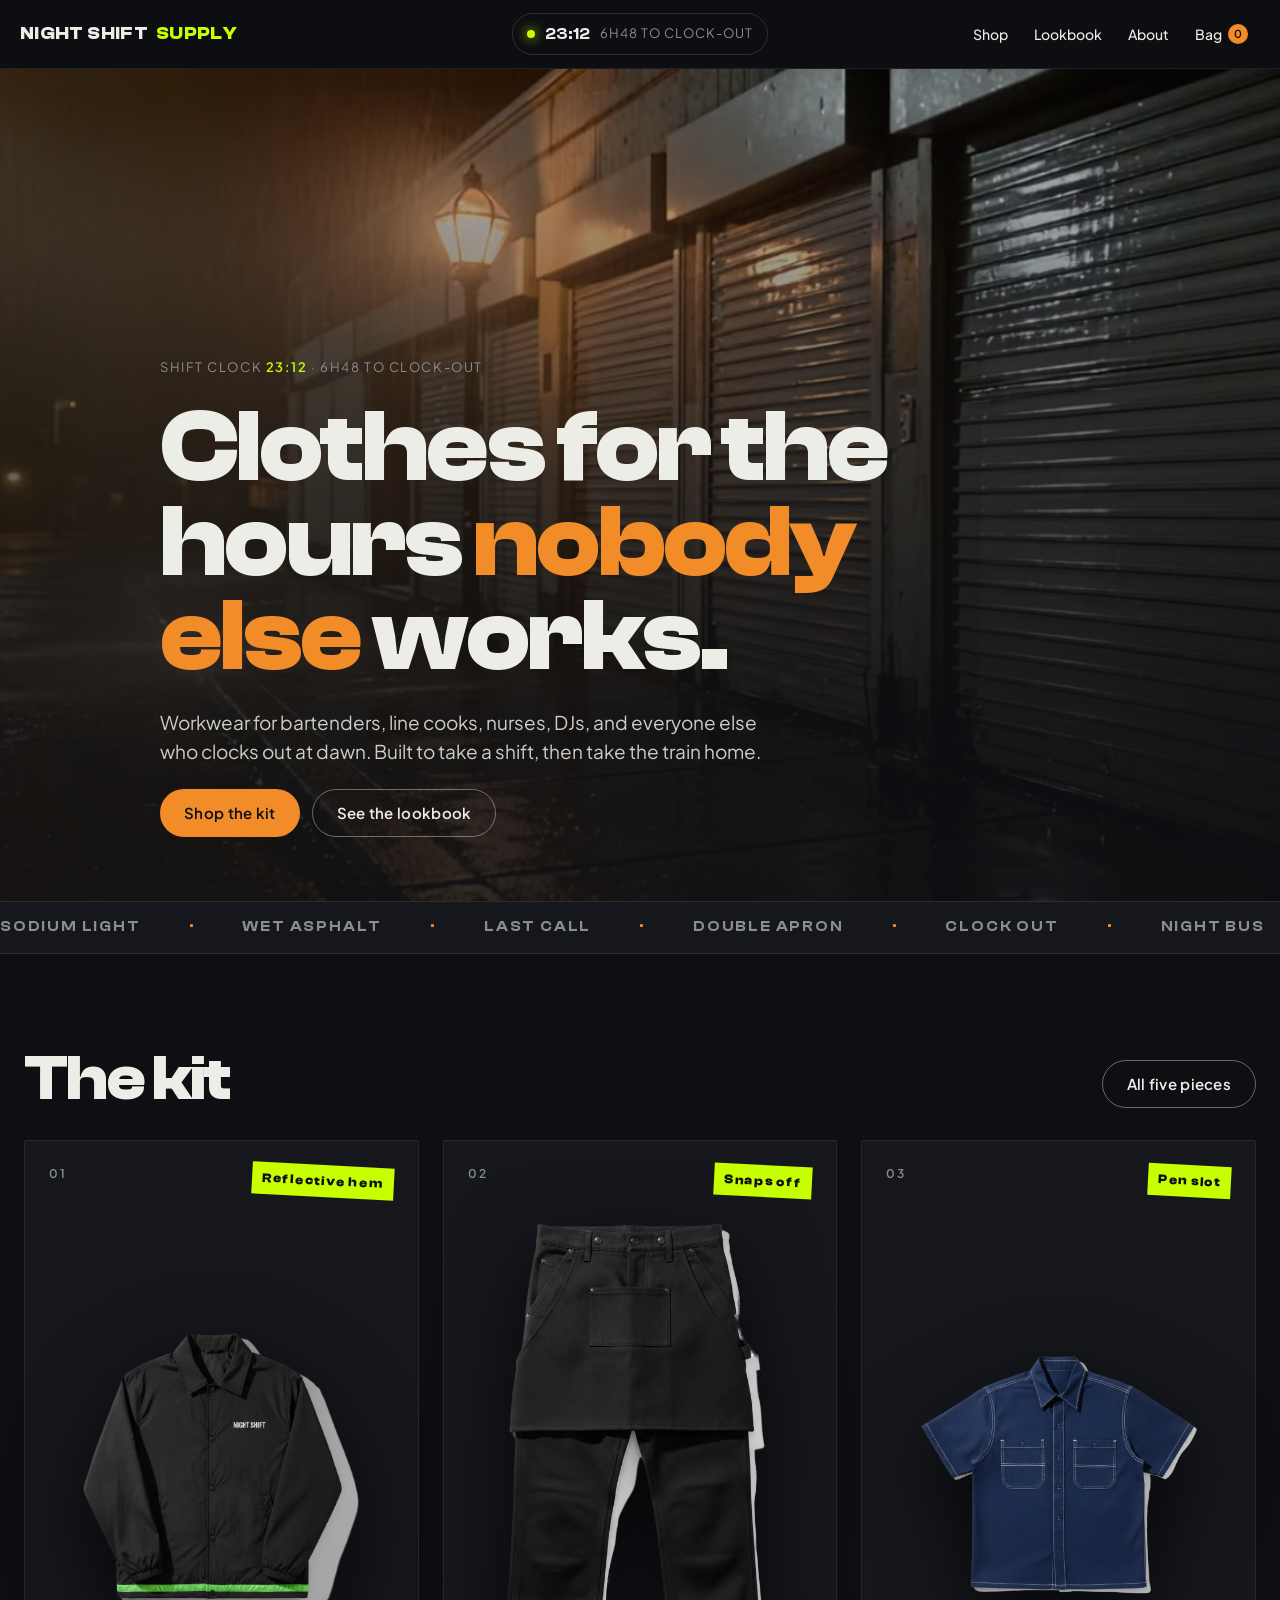
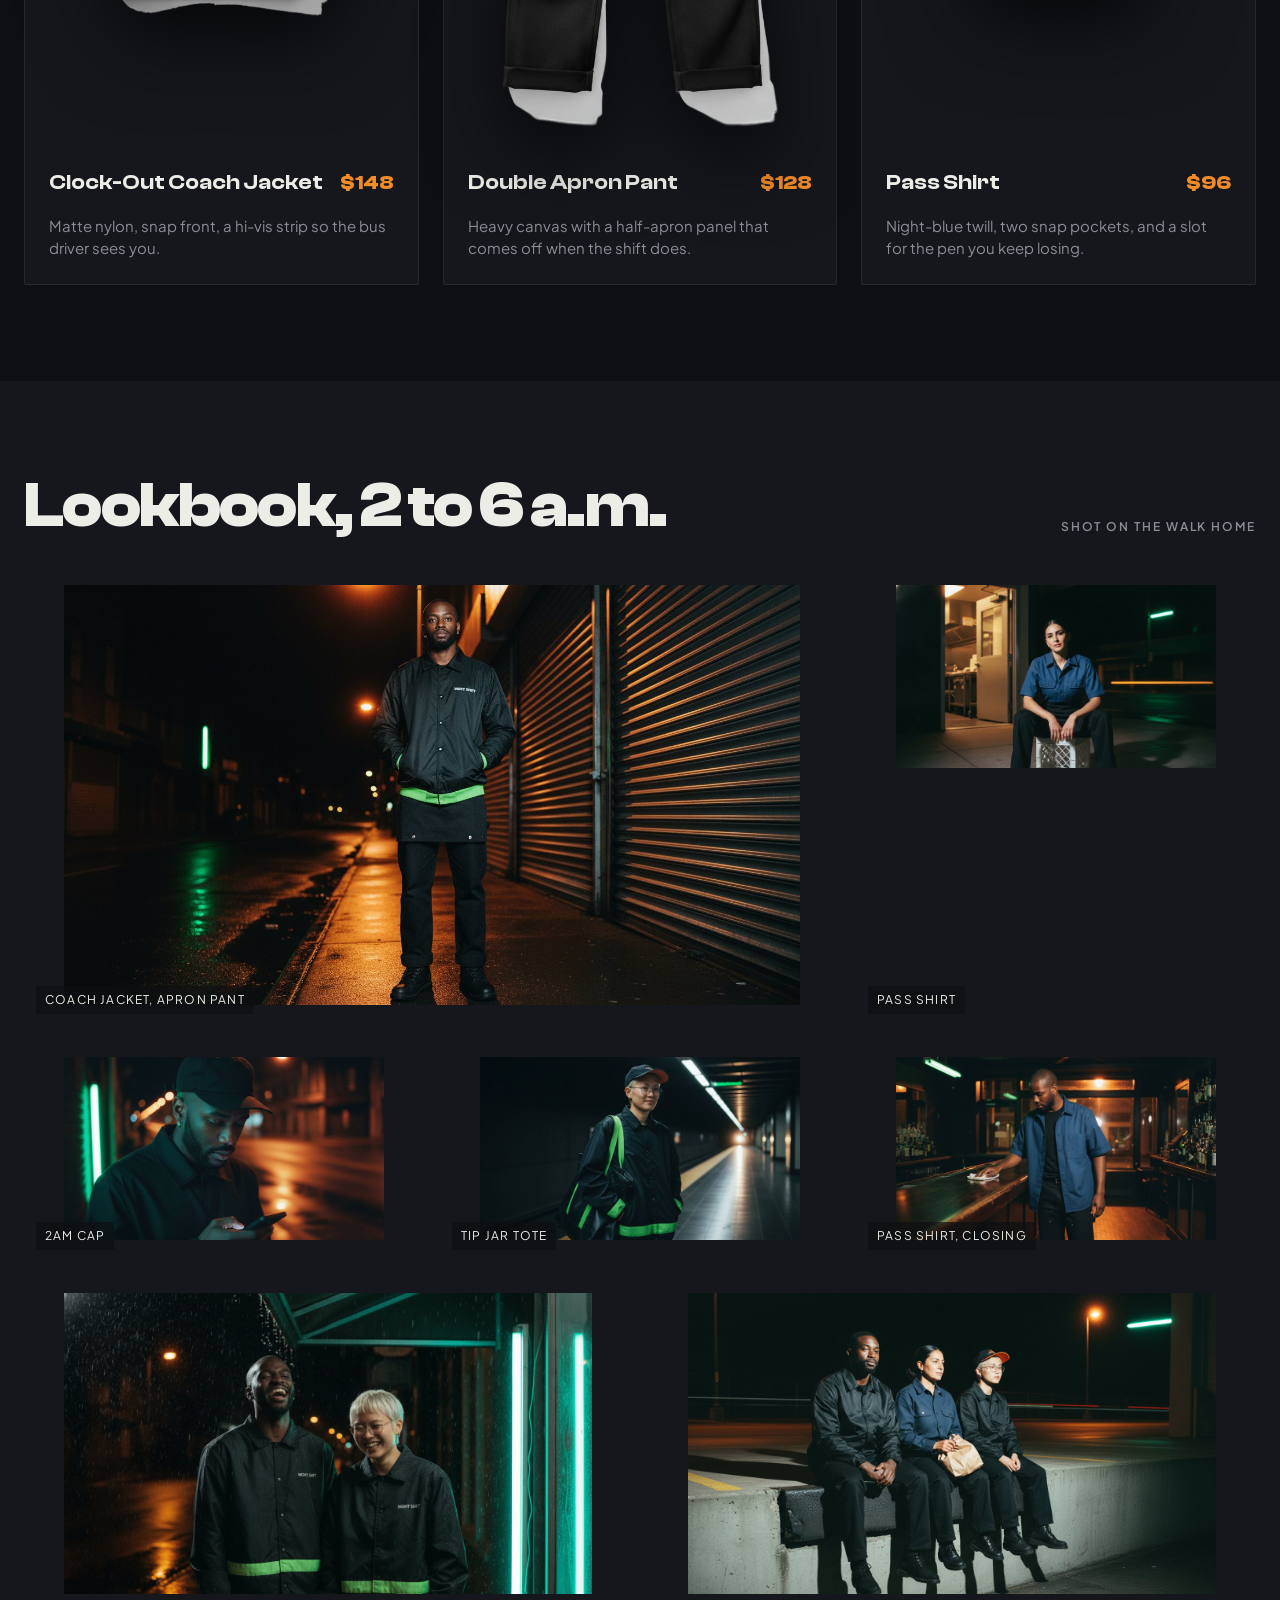
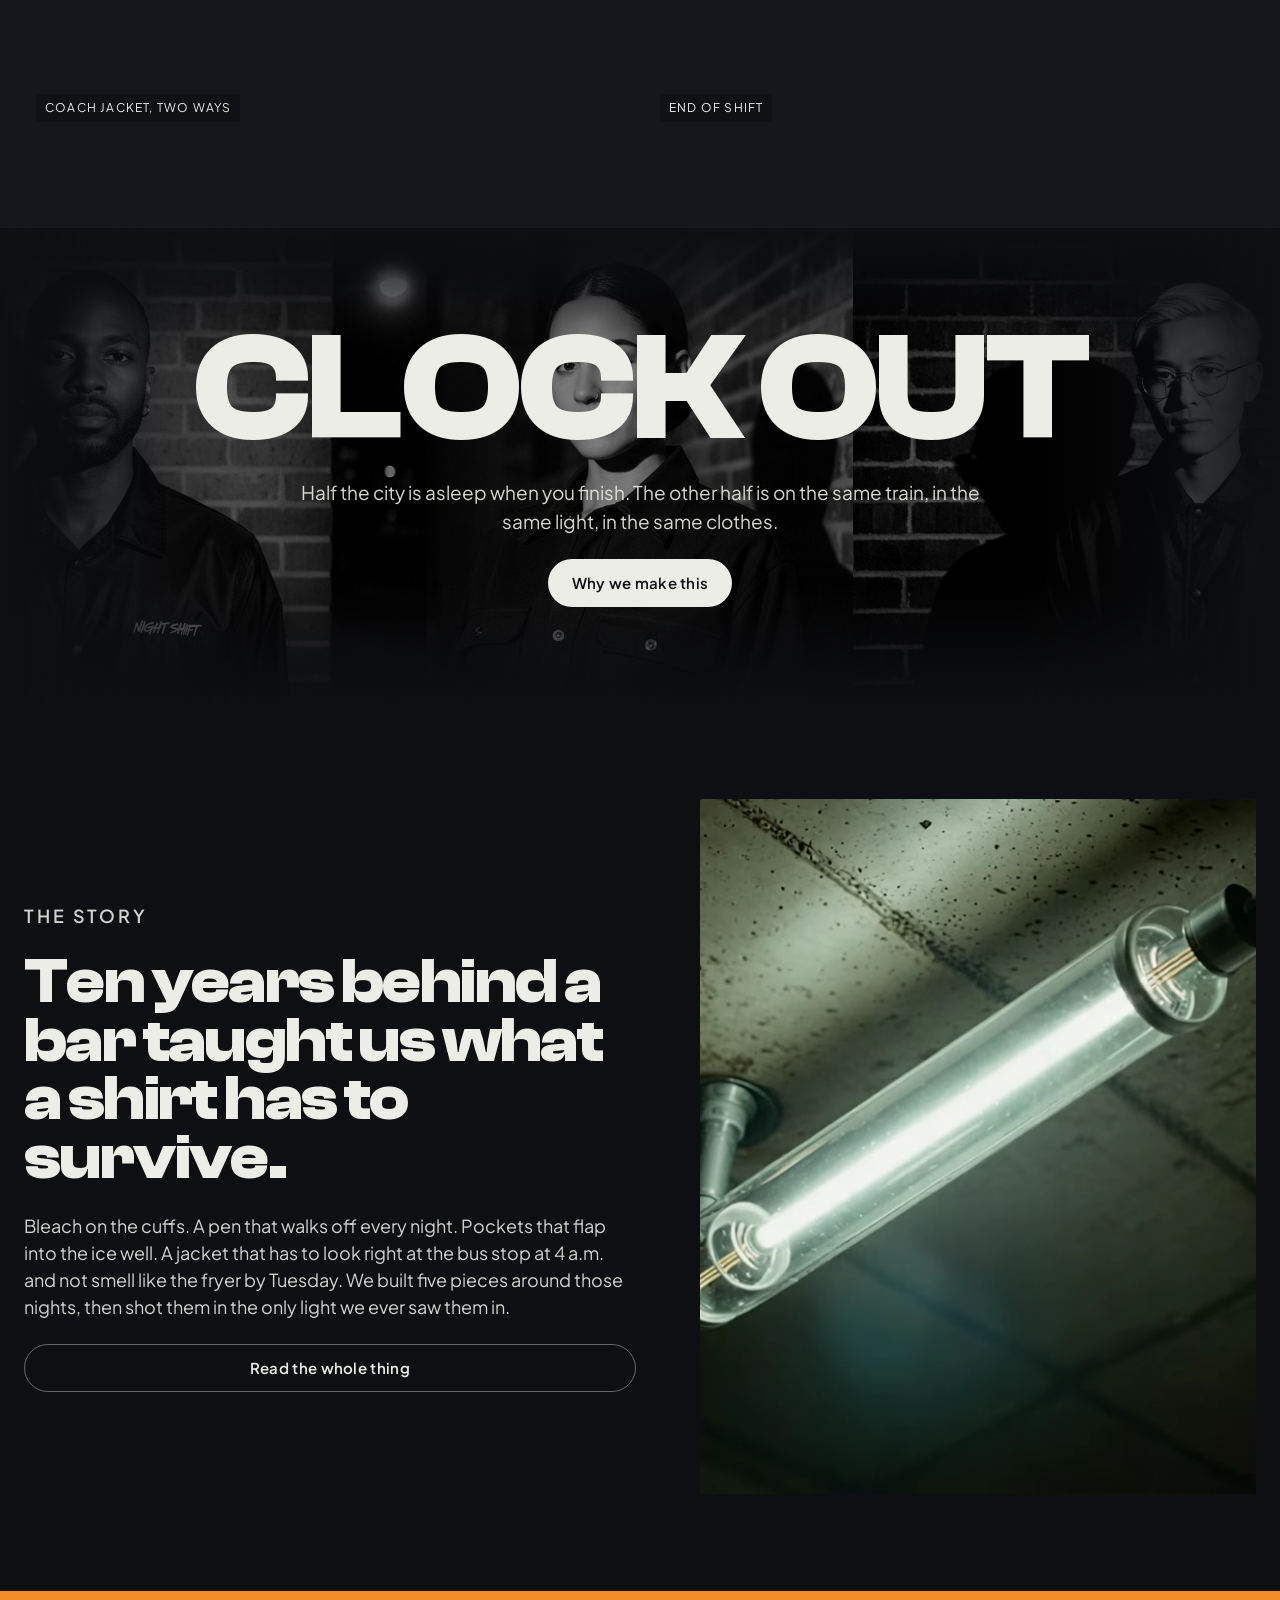
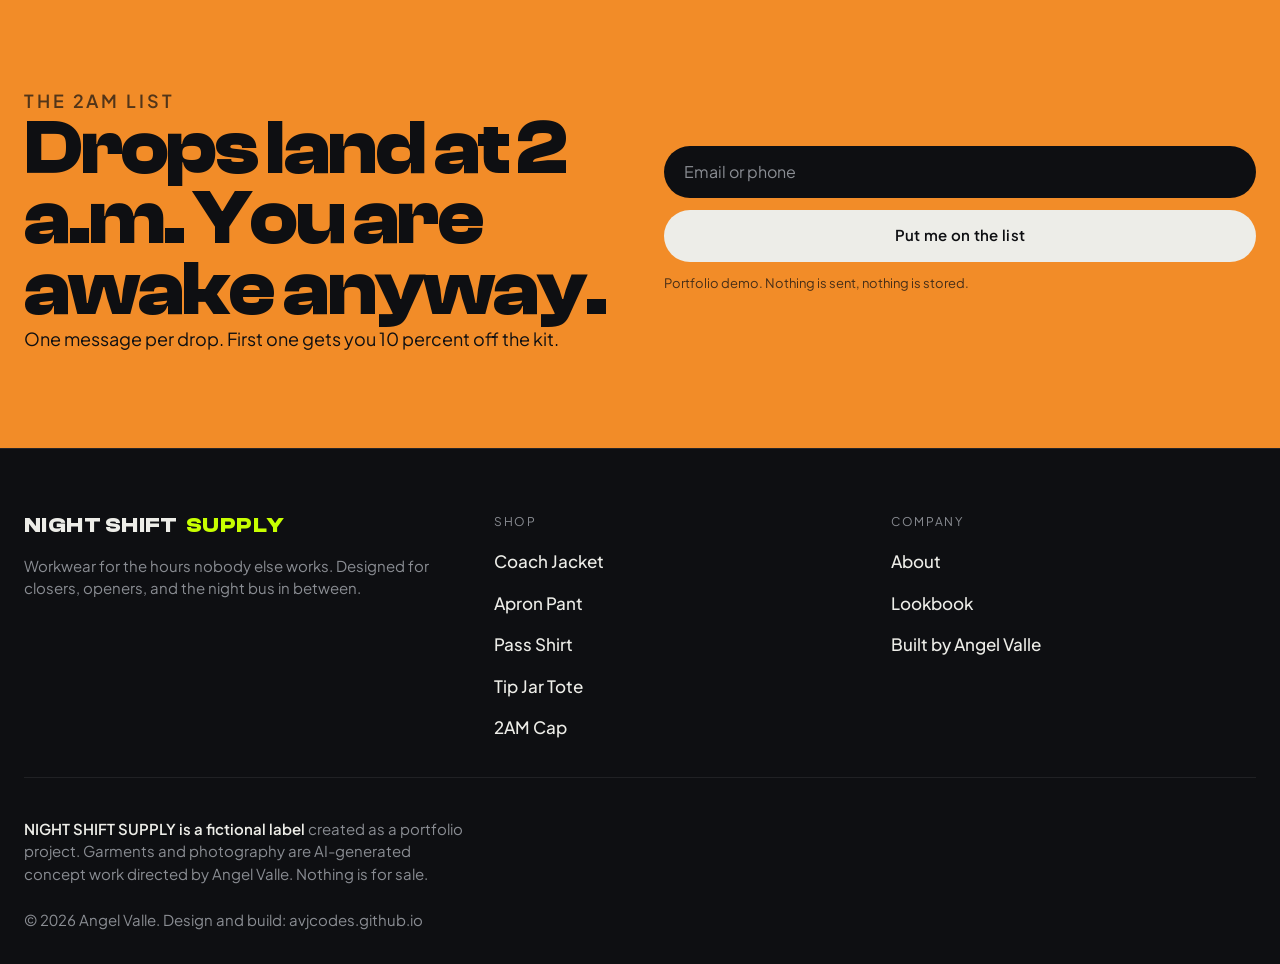
==== index.html @ a7948484 "NIGHT SHIFT SUPPLY: fictional night-workwear label, portfolio piece" ====
<!doctype html>
<html lang="en">
<head>
<meta charset="utf-8">
<meta name="viewport" content="width=device-width,initial-scale=1">
<title>NIGHT SHIFT SUPPLY</title>
<meta name="description" content="Workwear for people who work nights. A fictional label built as a portfolio project by Angel Valle.">
<meta name="theme-color" content="#0E0F12">
<link rel="icon" href="data:image/svg+xml,%3Csvg xmlns='http://www.w3.org/2000/svg' viewBox='0 0 100 100'%3E%3Crect width='100' height='100' fill='%230E0F12'/%3E%3Ccircle cx='50' cy='50' r='34' fill='none' stroke='%23C8FF00' stroke-width='8'/%3E%3Cpath d='M50 50V26M50 50l16 9' stroke='%23F28C28' stroke-width='8' stroke-linecap='round'/%3E%3C/svg%3E">
<link rel="stylesheet" href="ns.css?v=1">
</head>
<body>
<a class="skip" href="#kit">Skip to the kit</a>

<header class="head">
  <a class="logo" href="index.html" aria-label="Night Shift Supply home">NIGHT SHIFT <b>SUPPLY</b></a>
  <div class="clock" aria-live="off"><span class="dot" aria-hidden="true"></span><time data-clock>--:--</time><span data-togo>on shift</span></div>
  <nav class="nav" aria-label="Main">
    <a href="shop.html">Shop</a>
    <a href="index.html#look">Lookbook</a>
    <a href="about.html">About</a>
    <a class="nav__bag" href="shop.html" aria-label="Bag">Bag<span class="bag-count" data-bag-count hidden>0</span></a>
  </nav>
</header>

<main>
<section class="hero" aria-labelledby="hero-h">
  <video data-loop autoplay muted loop playsinline poster="img/video/street_poster.jpg" aria-hidden="true">
    <source src="img/video/street.webm" type="video/webm">
    <source src="img/video/street.mp4" type="video/mp4">
  </video>
  <div class="wrap hero__in">
    <p class="hero__shift">Shift clock <b><span data-clock>--:--</span></b> · <span data-togo>on shift</span></p>
    <h1 id="hero-h" class="d hero__h">Clothes for the hours <em>nobody else</em> works.</h1>
    <p class="hero__p">Workwear for bartenders, line cooks, nurses, DJs, and everyone else who clocks out at dawn. Built to take a shift, then take the train home.</p>
    <div class="hero__ctas">
      <a class="btn btn--sodium" href="shop.html">Shop the kit</a>
      <a class="btn btn--line" href="#look">See the lookbook</a>
    </div>
  </div>
</section>

<div class="marq" aria-hidden="true">
  <div class="marq__track">
    <span>Sodium light</span><span>Wet asphalt</span><span>Last call</span><span>Double apron</span><span>Clock out</span><span>Night bus</span><span>Hi-vis hem</span><span>Kitchen back door</span>
    <span>Sodium light</span><span>Wet asphalt</span><span>Last call</span><span>Double apron</span><span>Clock out</span><span>Night bus</span><span>Hi-vis hem</span><span>Kitchen back door</span>
  </div>
</div>

<section class="kit wrap" id="kit" aria-labelledby="kit-h">
  <div class="sec-head">
    <h2 id="kit-h" class="d">The kit</h2>
    <a class="btn btn--line" href="shop.html">All five pieces</a>
  </div>
  <div class="kit__grid">
    <a class="piece" href="product.html?p=jacket">
      <span class="piece__tag">Reflective hem</span>
      <p class="eyebrow">01</p>
      <div class="piece__art"><img src="img/cut/jacket_front.webp" alt="The Clock-Out Coach Jacket, black with a hi-vis hem strip" width="761" height="783" loading="lazy"></div>
      <div class="piece__row"><span class="piece__name">Clock-Out Coach Jacket</span><span class="piece__price num">$148</span></div>
      <p class="piece__desc">Matte nylon, snap front, a hi-vis strip so the bus driver sees you.</p>
    </a>
    <a class="piece" href="product.html?p=pant">
      <span class="piece__tag">Snaps off</span>
      <p class="eyebrow">02</p>
      <div class="piece__art"><img src="img/cut/pant_front.webp" alt="The Double Apron Pant, black canvas with a snap-on apron panel" width="484" height="882" loading="lazy"></div>
      <div class="piece__row"><span class="piece__name">Double Apron Pant</span><span class="piece__price num">$128</span></div>
      <p class="piece__desc">Heavy canvas with a half-apron panel that comes off when the shift does.</p>
    </a>
    <a class="piece" href="product.html?p=shirt">
      <span class="piece__tag">Pen slot</span>
      <p class="eyebrow">03</p>
      <div class="piece__art"><img src="img/cut/shirt_front.webp" alt="The Pass Shirt, night-blue twill with two snap pockets" width="902" height="779" loading="lazy"></div>
      <div class="piece__row"><span class="piece__name">Pass Shirt</span><span class="piece__price num">$96</span></div>
      <p class="piece__desc">Night-blue twill, two snap pockets, and a slot for the pen you keep losing.</p>
    </a>
  </div>
</section>

<section class="look" id="look" aria-labelledby="look-h">
  <div class="wrap">
    <div class="sec-head">
      <h2 id="look-h" class="d">Lookbook, 2 to 6 a.m.</h2>
      <p class="eyebrow">Shot on the walk home</p>
    </div>
    <div class="look__grid">
      <a class="g1" href="product.html?p=jacket"><figure><img src="img/look/dez_shutter.jpg" alt="Dez in the coach jacket under a streetlight beside a closed shutter" loading="lazy"><figcaption>Coach Jacket, Apron Pant</figcaption></figure></a>
      <a class="g2" href="product.html?p=shirt"><figure><img src="img/look/marisol_kitchen_800.jpg" alt="Marisol on a milk crate outside a kitchen back door" loading="lazy" style="object-position:35% 50%"><figcaption>Pass Shirt</figcaption></figure></a>
      <a class="g3" href="product.html?p=cap"><figure><img src="img/look/dez_phone_cap_800.jpg" alt="Dez looking at his phone under the orange brim of the 2AM Cap" loading="lazy"><figcaption>2AM Cap</figcaption></figure></a>
      <a class="g4" href="product.html?p=tote"><figure><img src="img/look/kit_subway_800.jpg" alt="Kit on a subway platform with the Tip Jar Tote" loading="lazy" style="object-position:20% 50%"><figcaption>Tip Jar Tote</figcaption></figure></a>
      <a class="g5" href="product.html?p=shirt"><figure><img src="img/look/dez_bar_800.jpg" alt="Dez wiping down a closed bar in the Pass Shirt" loading="lazy"><figcaption>Pass Shirt, closing</figcaption></figure></a>
      <a class="g6" href="product.html?p=jacket"><figure><img src="img/look/dez_kit_rain.jpg" alt="Dez and Kit laughing under an awning in the rain" loading="lazy"><figcaption>Coach Jacket, two ways</figcaption></figure></a>
      <a class="g7" href="product.html?p=pant"><figure><img src="img/look/group_dock.jpg" alt="The team sitting on a loading dock after a shift" loading="lazy"><figcaption>End of shift</figcaption></figure></a>
    </div>
  </div>
</section>

<section class="abs" aria-labelledby="abs-h">
  <div class="abs__faces" aria-hidden="true">
    <img src="img/abs/dez.jpg" alt="" loading="lazy">
    <img src="img/abs/marisol.jpg" alt="" loading="lazy">
    <img src="img/abs/kit.jpg" alt="" loading="lazy">
  </div>
  <div class="wrap abs__in">
    <h2 id="abs-h" class="d abs__h">CLOCK OUT</h2>
    <p class="abs__p">Half the city is asleep when you finish. The other half is on the same train, in the same light, in the same clothes.</p>
    <a class="btn btn--chalk" href="about.html">Why we make this</a>
  </div>
</section>

<section class="story wrap" aria-labelledby="story-h">
  <div class="story__grid">
    <div class="story__copy">
      <p class="eyebrow">The story</p>
      <h2 id="story-h" class="d">Ten years behind a bar taught us what a shirt has to survive.</h2>
      <p>Bleach on the cuffs. A pen that walks off every night. Pockets that flap into the ice well. A jacket that has to look right at the bus stop at 4 a.m. and not smell like the fryer by Tuesday. We built five pieces around those nights, then shot them in the only light we ever saw them in.</p>
      <a class="btn btn--line" href="about.html">Read the whole thing</a>
    </div>
    <div class="story__media">
      <video data-loop autoplay muted loop playsinline poster="img/video/tube_poster.jpg" aria-hidden="true">
        <source src="img/video/tube.webm" type="video/webm">
        <source src="img/video/tube.mp4" type="video/mp4">
      </video>
    </div>
  </div>
</section>

<section class="list" aria-labelledby="list-h">
  <div class="wrap list__grid">
    <div>
      <p class="eyebrow" style="color:rgba(14,15,18,.7)">The 2AM list</p>
      <h2 id="list-h" class="d">Drops land at 2 a.m. You are awake anyway.</h2>
      <p>One message per drop. First one gets you 10 percent off the kit.</p>
    </div>
    <form data-list novalidate>
      <label class="vh" for="list-in">Email or phone</label>
      <input id="list-in" type="text" inputmode="email" autocomplete="email" placeholder="Email or phone">
      <button type="submit" class="btn btn--chalk">Put me on the list</button>
      <small>Portfolio demo. Nothing is sent, nothing is stored.</small>
      <p class="ok" hidden>You are on the list. (Not really. Demo.)</p>
    </form>
  </div>
</section>
</main>

<footer class="foot">
  <div class="wrap foot__grid">
    <div><a class="logo" href="index.html">NIGHT SHIFT <b>SUPPLY</b></a><p>Workwear for the hours nobody else works. Designed for closers, openers, and the night bus in between.</p></div>
    <nav aria-label="Shop"><span>Shop</span><a href="product.html?p=jacket">Coach Jacket</a><a href="product.html?p=pant">Apron Pant</a><a href="product.html?p=shirt">Pass Shirt</a><a href="product.html?p=tote">Tip Jar Tote</a><a href="product.html?p=cap">2AM Cap</a></nav>
    <nav aria-label="Company"><span>Company</span><a href="about.html">About</a><a href="index.html#look">Lookbook</a><a href="https://avjcodes.github.io/" rel="noopener">Built by Angel Valle</a></nav>
    <div class="foot__legal">
      <p><b>NIGHT SHIFT SUPPLY is a fictional label</b> created as a portfolio project. Garments and photography are AI-generated concept work directed by Angel Valle. Nothing is for sale.</p>
      <p class="num">© 2026 Angel Valle. Design and build: avjcodes.github.io</p>
    </div>
  </div>
</footer>
<script src="ns.js?v=1" defer></script>
</body>
</html>
---- ns.css ----
/* NIGHT SHIFT SUPPLY. Tokens per the brief. Signature: shift clock + hero that drifts toward dawn. */
@font-face{font-family:"Clash Display";src:url("fonts/ClashDisplay-Bold.woff2") format("woff2");font-weight:700;font-display:swap}
@font-face{font-family:"Clash Display";src:url("fonts/ClashDisplay-Semibold.woff2") format("woff2");font-weight:600;font-display:swap}
@font-face{font-family:"Plus Jakarta Sans";src:url("fonts/PlusJakartaSans-41d807.woff2") format("woff2");font-weight:400 600;font-display:swap;unicode-range:U+0000-00FF,U+2000-206F,U+20AC,U+2122}
@font-face{font-family:"Plus Jakarta Sans";src:url("fonts/PlusJakartaSans-cc1e56.woff2") format("woff2");font-weight:400 600;font-display:swap;unicode-range:U+0100-02BA,U+1E00-1EFF}

:root{
  --asphalt:#0E0F12; --asphalt-2:#15171C; --concrete:#8A8D93; --chalk:#EDEDE8; --sodium:#F28C28; --hivis:#C8FF00; --night:#1B2A41;
  --display:"Clash Display",ui-sans-serif,system-ui,sans-serif; --body:"Plus Jakarta Sans",ui-sans-serif,system-ui,sans-serif;
  --s1:8px;--s2:16px;--s3:24px;--s4:32px;--s5:48px;--s6:64px;--s7:96px;
  --pill:999px; --r-card:2px; --r-modal:12px;
  --fast:180ms; --reveal:320ms; --ease:cubic-bezier(.2,.8,.2,1);
  --maxw:1320px;
  --dawn:0; /* 0 = deep night, 1 = dawn; set by ns.js from the real clock */
  color-scheme:dark;
}
*,*::before,*::after{box-sizing:border-box}
html{-webkit-text-size-adjust:100%}
body{margin:0;background:var(--asphalt);color:var(--chalk);font:17px/1.5 var(--body);-webkit-font-smoothing:antialiased;overflow-x:hidden}
img,video{display:block;max-width:100%;height:auto}
a{color:inherit;text-decoration:none}
button{font:inherit;color:inherit;background:none;border:0;padding:0;cursor:pointer}
h1,h2,h3,p{margin:0}
.d{font-family:var(--display);font-weight:700;letter-spacing:-.025em;line-height:.92}
.num{font-variant-numeric:tabular-nums}
.wrap{width:min(100% - 2*var(--s3),var(--maxw));margin-inline:auto}
.eyebrow{font-size:12px;font-weight:600;letter-spacing:.16em;text-transform:uppercase;color:var(--concrete)}
.vh{position:absolute!important;width:1px;height:1px;overflow:hidden;clip:rect(0 0 0 0);white-space:nowrap}
:focus-visible{outline:3px solid var(--hivis);outline-offset:3px}
.btn{display:inline-flex;align-items:center;justify-content:center;gap:10px;min-height:48px;padding:0 24px;border-radius:var(--pill);font-weight:600;font-size:15px;letter-spacing:.02em;transition:transform var(--fast) var(--ease),background-color var(--fast) var(--ease),color var(--fast) var(--ease)}
.btn:active{transform:translateY(1px)}
.btn--sodium{background:var(--sodium);color:var(--asphalt)}
.btn--sodium:hover{background:#FFA24A}
.btn--chalk{background:var(--chalk);color:var(--asphalt)}
.btn--chalk:hover{background:#fff}
.btn--line{border:1.5px solid rgba(237,237,232,.4)}
.btn--line:hover{border-color:var(--chalk)}
.skip{position:absolute;left:8px;top:-48px;background:var(--hivis);color:var(--asphalt);padding:10px 14px;z-index:1000}
.skip:focus{top:8px}
@media (prefers-reduced-motion:reduce){*,*::before,*::after{animation-duration:.01ms!important;transition-duration:.01ms!important}}

/* HEADER with the shift clock */
.head{position:sticky;top:0;z-index:50;display:grid;grid-template-columns:1fr auto 1fr;align-items:center;gap:var(--s2);padding:12px 20px;background:rgba(14,15,18,.82);backdrop-filter:blur(10px);border-bottom:1px solid rgba(237,237,232,.08)}
.logo{font-family:var(--display);font-weight:700;letter-spacing:.02em;font-size:18px;line-height:1;display:inline-flex;align-items:center;gap:8px}
.logo b{color:var(--hivis)}
.clock{justify-self:center;display:inline-flex;align-items:center;gap:10px;font-size:13px;letter-spacing:.08em;text-transform:uppercase;color:var(--concrete);border:1px solid rgba(237,237,232,.14);border-radius:var(--pill);padding:8px 14px}
.clock time{color:var(--chalk);font-family:var(--display);font-weight:600;font-size:16px;letter-spacing:0}
.clock .dot{width:8px;height:8px;border-radius:50%;background:var(--hivis);box-shadow:0 0 12px var(--hivis);animation:blink 2s steps(1) infinite}
@keyframes blink{50%{opacity:.25}}
.nav{justify-self:end;display:flex;gap:2px;align-items:center}
.nav a,.nav button{display:inline-flex;align-items:center;min-height:44px;padding:0 12px;border-radius:var(--pill);font-size:14px;font-weight:500}
.nav a:hover,.nav button:hover{background:rgba(255,255,255,.08)}
.nav a[aria-current="page"]{color:var(--hivis)}
.bag-count{display:inline-grid;place-items:center;min-width:20px;height:20px;border-radius:var(--pill);background:var(--sodium);color:var(--asphalt);font-size:11px;font-weight:700;margin-left:6px}
@media (max-width:820px){.head{grid-template-columns:1fr auto}.clock{display:none}.nav a:not(.nav__bag){display:none}}

/* HERO */
.hero{position:relative;min-height:calc(100svh - 68px);display:grid;align-items:end;overflow:hidden;isolation:isolate}
.hero video,.hero img.poster{position:absolute;inset:0;width:100%;height:100%;object-fit:cover;z-index:-2}
.hero::before{content:"";position:absolute;inset:0;z-index:-1;
  background:linear-gradient(180deg,rgba(14,15,18,.2),rgba(14,15,18,.85) 80%),
  linear-gradient(90deg,rgba(242,140,40,calc(.28*(1 - var(--dawn)))),transparent 60%),
  linear-gradient(0deg,rgba(138,141,147,calc(.55*var(--dawn))),transparent 70%);}
.hero__in{position:relative;padding:var(--s7) 0 var(--s6);display:grid;gap:var(--s3);max-width:60rem}
.hero__h{font-size:clamp(44px,8vw,128px);text-wrap:balance}
.hero__h em{font-style:normal;color:var(--sodium)}
.hero__p{font-size:19px;max-width:44ch;color:rgba(237,237,232,.85)}
.hero__ctas{display:flex;gap:12px;flex-wrap:wrap}
.hero__shift{font-size:13px;letter-spacing:.12em;text-transform:uppercase;color:var(--concrete)}
.hero__shift b{color:var(--hivis);font-weight:600}
@media (max-width:820px){.hero__in{padding:var(--s6) 0 var(--s5)}.hero__p{font-size:17px}}

/* marquee */
.marq{border-block:1px solid rgba(237,237,232,.1);overflow:hidden;background:var(--asphalt-2)}
.marq__track{display:flex;gap:var(--s5);white-space:nowrap;padding:14px 0;animation:marq 40s linear infinite;width:max-content}
.marq span{font-family:var(--display);font-weight:600;font-size:15px;letter-spacing:.12em;text-transform:uppercase;color:var(--concrete)}
.marq span::after{content:"·";margin-left:var(--s5);color:var(--sodium)}
@keyframes marq{to{transform:translateX(-50%)}}

/* THE KIT: three garments as cutouts on asphalt */
.kit{padding:var(--s7) 0}
.sec-head{display:flex;align-items:end;justify-content:space-between;gap:var(--s3);margin-bottom:var(--s4)}
.sec-head h2{font-size:clamp(36px,5vw,72px)}
.kit__grid{display:grid;grid-template-columns:repeat(3,1fr);gap:var(--s3)}
.piece{position:relative;display:grid;grid-template-rows:auto 1fr auto;gap:var(--s2);padding:var(--s3);background:var(--asphalt-2);border:1px solid rgba(237,237,232,.08);border-radius:var(--r-card);min-height:520px;transition:border-color var(--reveal) var(--ease),transform var(--reveal) var(--ease)}
.piece:hover{border-color:rgba(200,255,0,.5);transform:translateY(-4px)}
.piece__tag{position:absolute;top:var(--s3);right:var(--s3);background:var(--hivis);color:var(--asphalt);font-family:var(--display);font-weight:700;font-size:13px;letter-spacing:.06em;padding:6px 10px;transform:rotate(3deg)}
.piece__art{display:grid;place-items:center;padding:var(--s3) 0}
.piece__art img{width:80%;filter:drop-shadow(0 30px 40px rgba(0,0,0,.7));transition:transform var(--reveal) var(--ease)}
.piece:hover .piece__art img{transform:translateY(-6px) rotate(-1.5deg)}
.piece__row{display:flex;justify-content:space-between;align-items:baseline;gap:var(--s2)}
.piece__name{font-family:var(--display);font-weight:600;font-size:22px}
.piece__price{font-family:var(--display);font-weight:700;font-size:20px;color:var(--sodium)}
.piece__desc{color:var(--concrete);font-size:15px}
@media (max-width:900px){.kit__grid{grid-template-columns:1fr}.piece{min-height:0}.piece__art img{width:62%}}

/* LOOKBOOK: landscape frames, focal crops */
.look{padding:var(--s7) 0;background:var(--asphalt-2)}
.look__grid{display:grid;grid-template-columns:repeat(6,1fr);grid-auto-rows:220px;gap:var(--s2)}
.look__grid a{position:relative;overflow:hidden;border-radius:var(--r-card);display:block}
.look__grid img{width:100%;height:100%;object-fit:cover;transition:transform .6s var(--ease)}
.look__grid a:hover img{transform:scale(1.03)}
.look__grid figcaption{position:absolute;left:12px;bottom:10px;font-size:12px;letter-spacing:.1em;text-transform:uppercase;color:var(--chalk);background:rgba(14,15,18,.7);padding:5px 9px}
.g1{grid-column:span 4;grid-row:span 2}.g2{grid-column:span 2;grid-row:span 2}.g3{grid-column:span 2}.g4{grid-column:span 2}.g5{grid-column:span 2}.g6{grid-column:span 3;grid-row:span 2}.g7{grid-column:span 3;grid-row:span 2}
@media (max-width:820px){.look__grid{grid-template-columns:1fr 1fr;grid-auto-rows:180px}.g1{grid-column:span 2}.g2,.g3,.g4,.g5{grid-column:span 1;grid-row:span 1}.g6,.g7{grid-column:span 2;grid-row:span 1}}

/* ABSTRACT band: half faces behind type */
.abs{position:relative;padding:var(--s7) 0;overflow:hidden;background:var(--asphalt)}
.abs__faces{position:absolute;inset:0;display:grid;grid-template-columns:repeat(3,1fr);z-index:0}
.abs__faces img{width:100%;height:100%;object-fit:cover;filter:grayscale(1) contrast(1.15) brightness(.55);mix-blend-mode:luminosity}
.abs__faces img:nth-child(1){object-position:82% 30%}
.abs__faces img:nth-child(2){object-position:60% 20%}
.abs__faces img:nth-child(3){object-position:20% 30%}
.abs::after{content:"";position:absolute;inset:0;z-index:1;background:linear-gradient(90deg,var(--asphalt),transparent 20%,transparent 80%,var(--asphalt)),linear-gradient(180deg,var(--asphalt),transparent 25%,transparent 75%,var(--asphalt))}
.abs__in{position:relative;z-index:2;display:grid;gap:var(--s3);text-align:center;justify-items:center}
.abs__h{font-size:clamp(56px,12vw,200px);line-height:.85;color:var(--chalk);mix-blend-mode:difference}
.abs__p{max-width:52ch;font-size:19px;color:rgba(237,237,232,.9)}

/* STORY */
.story{padding:var(--s7) 0;display:grid}
.story__grid{display:grid;grid-template-columns:1.1fr 1fr;gap:var(--s6);align-items:center}
.story__copy{display:grid;gap:var(--s3)}
.story__copy h2{font-size:clamp(36px,5vw,72px)}
.story__copy p{font-size:18px;color:rgba(237,237,232,.88);max-width:54ch}
.story__media{position:relative;aspect-ratio:4/5;overflow:hidden;border-radius:var(--r-card)}
.story__media img{width:100%;height:100%;object-fit:cover;object-position:60% 50%}
.story__media video{position:absolute;inset:0;width:100%;height:100%;object-fit:cover}
@media (max-width:900px){.story__grid{grid-template-columns:1fr}.story__media{aspect-ratio:16/10}}

/* LIST (newsletter) */
.list{padding:var(--s7) 0;background:var(--sodium);color:var(--asphalt)}
.list__grid{display:grid;grid-template-columns:1fr 1fr;gap:var(--s5);align-items:center}
.list h2{font-size:clamp(40px,6vw,88px)}
.list p{font-size:18px;max-width:44ch}
.list form{display:grid;gap:12px}
.list input{font:inherit;font-size:16px;height:52px;border:0;border-radius:var(--pill);padding:0 20px;background:var(--asphalt);color:var(--chalk)}
.list input::placeholder{color:var(--concrete)}
.list .btn{min-height:52px}
.list small{font-size:13px;opacity:.75}
.list .ok{font-weight:600}
@media (max-width:900px){.list__grid{grid-template-columns:1fr}}

/* FOOTER */
.foot{padding:var(--s6) 0 var(--s4);border-top:1px solid rgba(237,237,232,.1);background:var(--asphalt)}
.foot__grid{display:grid;grid-template-columns:1.2fr 1fr 1fr;gap:var(--s4)}
.foot .logo{font-size:22px}
.foot p{color:var(--concrete);font-size:15px;margin-top:var(--s2);max-width:40ch}
.foot nav{display:grid;gap:8px;align-content:start}
.foot nav span{font-size:12px;letter-spacing:.14em;text-transform:uppercase;color:var(--concrete);margin-bottom:6px}
.foot nav a{padding:4px 0;font-weight:500}
.foot nav a:hover{color:var(--hivis)}
.foot__legal{grid-column:1/-1;padding-top:var(--s3);border-top:1px solid rgba(237,237,232,.08);font-size:13px;color:var(--concrete);display:grid;gap:8px}
.foot__legal b{color:var(--chalk);font-weight:600}
@media (max-width:820px){.foot__grid{grid-template-columns:1fr}}

/* SHOP */
.shop{padding:var(--s6) 0 var(--s7)}
.shop__head{display:grid;gap:var(--s2);margin-bottom:var(--s5)}
.shop__head h1{font-size:clamp(40px,6vw,96px)}
.shop__grid{display:grid;grid-template-columns:repeat(3,1fr);gap:var(--s3)}
.card{display:grid;gap:var(--s2);border-radius:var(--r-card);overflow:hidden}
.card__img{position:relative;aspect-ratio:1;background:var(--chalk);overflow:hidden}
.card__img img{position:absolute;inset:0;width:100%;height:100%;object-fit:cover;transition:opacity var(--reveal) var(--ease)}
.card__img img.alt{opacity:0}
.card:hover .card__img img.alt{opacity:1}
.card__tag{position:absolute;top:12px;left:12px;background:var(--asphalt);color:var(--hivis);font-family:var(--display);font-weight:600;font-size:12px;letter-spacing:.08em;padding:5px 9px}
.card__row{display:flex;justify-content:space-between;align-items:baseline;gap:var(--s2)}
.card__name{font-family:var(--display);font-weight:600;font-size:20px}
.card__price{font-family:var(--display);font-weight:700;color:var(--sodium)}
.card__meta{color:var(--concrete);font-size:14px}
@media (max-width:900px){.shop__grid{grid-template-columns:1fr 1fr}}
@media (max-width:560px){.shop__grid{grid-template-columns:1fr}}

/* PRODUCT */
.pdp{padding:var(--s5) 0 var(--s7)}
.crumbs{font-size:13px;color:var(--concrete);margin-bottom:var(--s4);display:flex;gap:8px}
.crumbs a:hover{color:var(--chalk)}
.pdp__grid{display:grid;grid-template-columns:1.15fr 1fr;gap:var(--s5);align-items:start}
.gal{display:grid;gap:var(--s2)}
.gal__main{position:relative;aspect-ratio:1;background:var(--chalk);border-radius:var(--r-card);overflow:hidden}
.gal__main img{position:absolute;inset:0;width:100%;height:100%;object-fit:cover;opacity:0;transition:opacity var(--reveal) var(--ease)}
.gal__main img.on{opacity:1}
.gal__thumbs{display:grid;grid-template-columns:repeat(6,1fr);gap:8px}
.gal__thumbs button{aspect-ratio:1;overflow:hidden;border-radius:var(--r-card);opacity:.5;transition:opacity var(--fast);background:var(--chalk)}
.gal__thumbs button[aria-selected="true"],.gal__thumbs button:hover{opacity:1}
.gal__thumbs img{width:100%;height:100%;object-fit:cover}
.buy{display:grid;gap:var(--s3);position:sticky;top:88px}
.buy h1{font-size:clamp(32px,3.6vw,52px)}
.buy__price{font-family:var(--display);font-weight:700;font-size:28px;color:var(--sodium)}
.buy__lede{font-size:17px;color:rgba(237,237,232,.88)}
.opt{display:grid;gap:10px}
.opt__label{display:flex;justify-content:space-between;font-size:12px;letter-spacing:.14em;text-transform:uppercase;color:var(--concrete)}
.opt__label a{color:var(--chalk);text-decoration:underline;text-underline-offset:3px;text-transform:none;letter-spacing:0}
.sizes{display:flex;flex-wrap:wrap;gap:8px}
.size{min-width:56px;height:44px;padding:0 14px;border-radius:var(--pill);border:1.5px solid rgba(237,237,232,.3);font-weight:600}
.size[aria-checked="true"]{background:var(--chalk);color:var(--asphalt);border-color:var(--chalk)}
.size[disabled]{opacity:.35;text-decoration:line-through;cursor:not-allowed}
.buy__cta{display:grid;gap:10px}
.buy__cta .btn{width:100%;min-height:54px;font-size:16px}
.specs{display:grid;gap:0}
.specs details{border-top:1px solid rgba(237,237,232,.14)}
.specs details:last-child{border-bottom:1px solid rgba(237,237,232,.14)}
.specs summary{list-style:none;cursor:pointer;display:flex;justify-content:space-between;padding:16px 0;font-weight:600}
.specs summary::after{content:"+";font-family:var(--display);color:var(--hivis)}
.specs details[open] summary::after{content:"–"}
.specs p,.specs ul{margin:0 0 16px;color:rgba(237,237,232,.85);font-size:15px;padding-left:0}
.specs ul{list-style:none;display:grid;gap:6px}
.specs li::before{content:"— ";color:var(--sodium)}
.worn{padding:var(--s7) 0 0}
.worn h2{font-size:clamp(28px,3.4vw,44px);margin-bottom:var(--s3)}
.worn__grid{display:grid;grid-template-columns:repeat(3,1fr);gap:var(--s2)}
.worn__grid img{width:100%;aspect-ratio:4/3;object-fit:cover;border-radius:var(--r-card)}
.toast{position:fixed;left:50%;bottom:24px;transform:translate(-50%,20px);background:var(--hivis);color:var(--asphalt);padding:12px 18px;border-radius:var(--pill);font-weight:600;opacity:0;transition:opacity var(--fast),transform var(--fast);z-index:90;pointer-events:none}
.toast.on{opacity:1;transform:translate(-50%,0)}
@media (max-width:900px){.pdp__grid{grid-template-columns:1fr;gap:var(--s4)}.buy{position:static}.worn__grid{grid-template-columns:1fr}}

/* ABOUT */
.about{padding:var(--s6) 0 var(--s7)}
.about__hero{display:grid;gap:var(--s3);max-width:60rem;margin-bottom:var(--s6)}
.about__hero h1{font-size:clamp(44px,7vw,112px)}
.about__hero p{font-size:20px;color:rgba(237,237,232,.88);max-width:56ch}
.about__grid{display:grid;grid-template-columns:1fr 1fr;gap:var(--s6);align-items:center;margin-block:var(--s6)}
.about__grid img{width:100%;aspect-ratio:4/3;object-fit:cover;border-radius:var(--r-card)}
.about__grid h2{font-size:clamp(28px,3.6vw,48px);margin-bottom:var(--s2)}
.about__grid p{color:rgba(237,237,232,.85);max-width:52ch}
.about__grid:nth-of-type(even) img{order:2}
@media (max-width:900px){.about__grid{grid-template-columns:1fr}.about__grid:nth-of-type(even) img{order:0}}
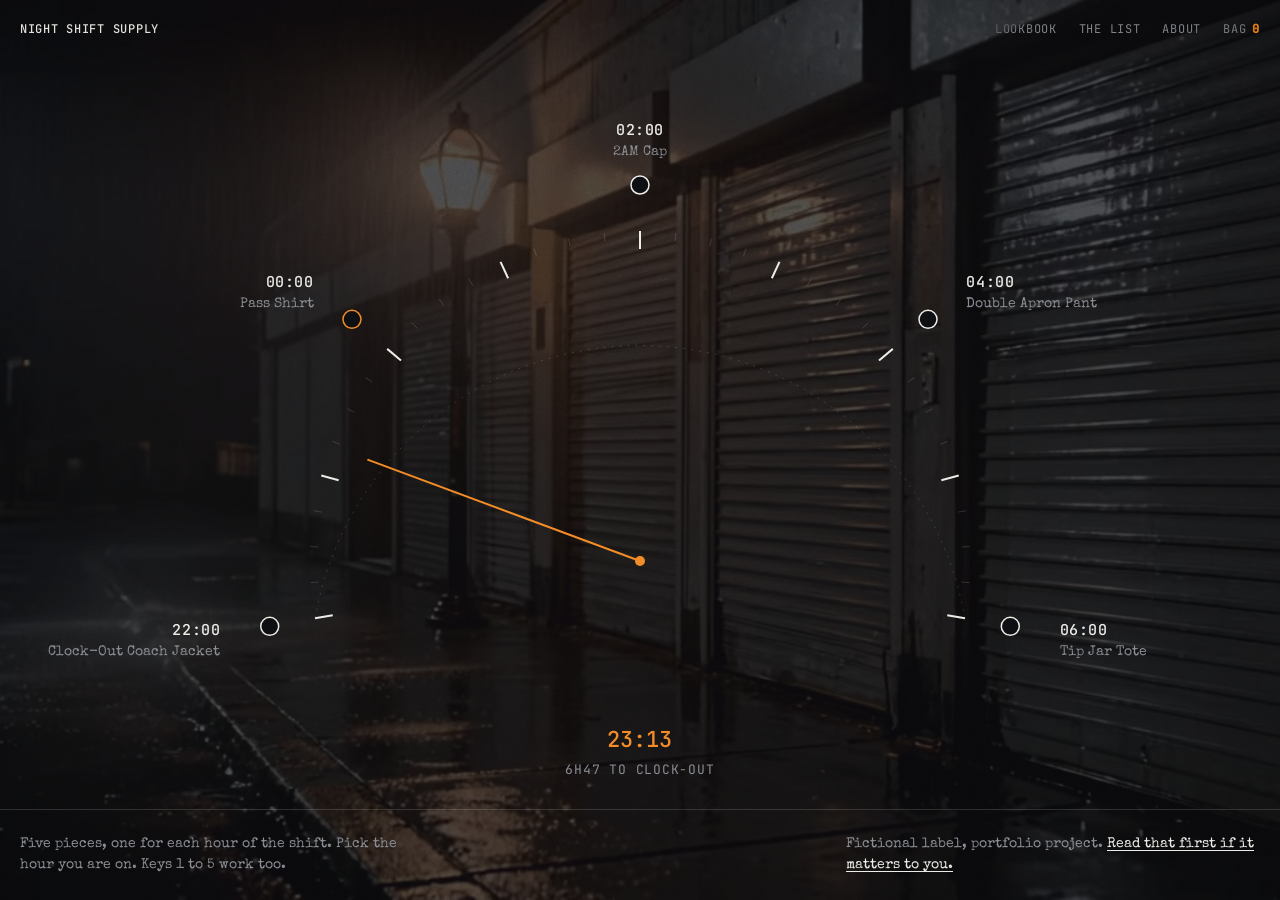
==== commit fc0f84fc: "v2: punch-clock structure. Clock home, one screen per hour, compact lookbook, list, about. v1 kept u" ====
--- a/index.html
+++ b/index.html
@@ -4,156 +4,47 @@
 <meta charset="utf-8">
 <meta name="viewport" content="width=device-width,initial-scale=1">
 <title>NIGHT SHIFT SUPPLY</title>
-<meta name="description" content="Workwear for people who work nights. A fictional label built as a portfolio project by Angel Valle.">
+<meta name="description" content="Workwear for the hours nobody else works. Five pieces, one for each hour of the shift. A fictional label built as a portfolio project by Angel Valle.">
 <meta name="theme-color" content="#0E0F12">
-<link rel="icon" href="data:image/svg+xml,%3Csvg xmlns='http://www.w3.org/2000/svg' viewBox='0 0 100 100'%3E%3Crect width='100' height='100' fill='%230E0F12'/%3E%3Ccircle cx='50' cy='50' r='34' fill='none' stroke='%23C8FF00' stroke-width='8'/%3E%3Cpath d='M50 50V26M50 50l16 9' stroke='%23F28C28' stroke-width='8' stroke-linecap='round'/%3E%3C/svg%3E">
-<link rel="stylesheet" href="ns.css?v=1">
+<link rel="icon" href="data:image/svg+xml,%3Csvg xmlns='http://www.w3.org/2000/svg' viewBox='0 0 100 100'%3E%3Crect width='100' height='100' fill='%230E0F12'/%3E%3Ccircle cx='50' cy='50' r='34' fill='none' stroke='%23EDEDE8' stroke-width='6'/%3E%3Cpath d='M50 50V26M50 50l16 9' stroke='%23F28C28' stroke-width='7' stroke-linecap='round'/%3E%3C/svg%3E">
+<link rel="stylesheet" href="ns.css?v=3">
 </head>
 <body>
-<a class="skip" href="#kit">Skip to the kit</a>
-
+<a class="skip" href="#dial">Skip to the clock</a>
 <header class="head">
-  <a class="logo" href="index.html" aria-label="Night Shift Supply home">NIGHT SHIFT <b>SUPPLY</b></a>
-  <div class="clock" aria-live="off"><span class="dot" aria-hidden="true"></span><time data-clock>--:--</time><span data-togo>on shift</span></div>
-  <nav class="nav" aria-label="Main">
-    <a href="shop.html">Shop</a>
-    <a href="index.html#look">Lookbook</a>
+  <a class="brand" href="index.html">Night Shift Supply</a>
+  <nav aria-label="Main">
+    <a href="lookbook.html">Lookbook</a>
+    <a href="list.html">The list</a>
     <a href="about.html">About</a>
-    <a class="nav__bag" href="shop.html" aria-label="Bag">Bag<span class="bag-count" data-bag-count hidden>0</span></a>
+    <a class="bag" href="hour.html">Bag<b data-bag>0</b></a>
   </nav>
 </header>
 
-<main>
-<section class="hero" aria-labelledby="hero-h">
-  <video data-loop autoplay muted loop playsinline poster="img/video/street_poster.jpg" aria-hidden="true">
-    <source src="img/video/street.webm" type="video/webm">
-    <source src="img/video/street.mp4" type="video/mp4">
-  </video>
-  <div class="wrap hero__in">
-    <p class="hero__shift">Shift clock <b><span data-clock>--:--</span></b> · <span data-togo>on shift</span></p>
-    <h1 id="hero-h" class="d hero__h">Clothes for the hours <em>nobody else</em> works.</h1>
-    <p class="hero__p">Workwear for bartenders, line cooks, nurses, DJs, and everyone else who clocks out at dawn. Built to take a shift, then take the train home.</p>
-    <div class="hero__ctas">
-      <a class="btn btn--sodium" href="shop.html">Shop the kit</a>
-      <a class="btn btn--line" href="#look">See the lookbook</a>
-    </div>
+<main class="home">
+  <div class="home__bg" aria-hidden="true">
+    <video autoplay muted loop playsinline poster="img/video/street_poster.jpg">
+      <source src="img/video/street.webm" type="video/webm">
+      <source src="img/video/street.mp4" type="video/mp4">
+    </video>
   </div>
-</section>
-
-<div class="marq" aria-hidden="true">
-  <div class="marq__track">
-    <span>Sodium light</span><span>Wet asphalt</span><span>Last call</span><span>Double apron</span><span>Clock out</span><span>Night bus</span><span>Hi-vis hem</span><span>Kitchen back door</span>
-    <span>Sodium light</span><span>Wet asphalt</span><span>Last call</span><span>Double apron</span><span>Clock out</span><span>Night bus</span><span>Hi-vis hem</span><span>Kitchen back door</span>
-  </div>
-</div>
-
-<section class="kit wrap" id="kit" aria-labelledby="kit-h">
-  <div class="sec-head">
-    <h2 id="kit-h" class="d">The kit</h2>
-    <a class="btn btn--line" href="shop.html">All five pieces</a>
-  </div>
-  <div class="kit__grid">
-    <a class="piece" href="product.html?p=jacket">
-      <span class="piece__tag">Reflective hem</span>
-      <p class="eyebrow">01</p>
-      <div class="piece__art"><img src="img/cut/jacket_front.webp" alt="The Clock-Out Coach Jacket, black with a hi-vis hem strip" width="761" height="783" loading="lazy"></div>
-      <div class="piece__row"><span class="piece__name">Clock-Out Coach Jacket</span><span class="piece__price num">$148</span></div>
-      <p class="piece__desc">Matte nylon, snap front, a hi-vis strip so the bus driver sees you.</p>
-    </a>
-    <a class="piece" href="product.html?p=pant">
-      <span class="piece__tag">Snaps off</span>
-      <p class="eyebrow">02</p>
-      <div class="piece__art"><img src="img/cut/pant_front.webp" alt="The Double Apron Pant, black canvas with a snap-on apron panel" width="484" height="882" loading="lazy"></div>
-      <div class="piece__row"><span class="piece__name">Double Apron Pant</span><span class="piece__price num">$128</span></div>
-      <p class="piece__desc">Heavy canvas with a half-apron panel that comes off when the shift does.</p>
-    </a>
-    <a class="piece" href="product.html?p=shirt">
-      <span class="piece__tag">Pen slot</span>
-      <p class="eyebrow">03</p>
-      <div class="piece__art"><img src="img/cut/shirt_front.webp" alt="The Pass Shirt, night-blue twill with two snap pockets" width="902" height="779" loading="lazy"></div>
-      <div class="piece__row"><span class="piece__name">Pass Shirt</span><span class="piece__price num">$96</span></div>
-      <p class="piece__desc">Night-blue twill, two snap pockets, and a slot for the pen you keep losing.</p>
-    </a>
-  </div>
-</section>
-
-<section class="look" id="look" aria-labelledby="look-h">
-  <div class="wrap">
-    <div class="sec-head">
-      <h2 id="look-h" class="d">Lookbook, 2 to 6 a.m.</h2>
-      <p class="eyebrow">Shot on the walk home</p>
-    </div>
-    <div class="look__grid">
-      <a class="g1" href="product.html?p=jacket"><figure><img src="img/look/dez_shutter.jpg" alt="Dez in the coach jacket under a streetlight beside a closed shutter" loading="lazy"><figcaption>Coach Jacket, Apron Pant</figcaption></figure></a>
-      <a class="g2" href="product.html?p=shirt"><figure><img src="img/look/marisol_kitchen_800.jpg" alt="Marisol on a milk crate outside a kitchen back door" loading="lazy" style="object-position:35% 50%"><figcaption>Pass Shirt</figcaption></figure></a>
-      <a class="g3" href="product.html?p=cap"><figure><img src="img/look/dez_phone_cap_800.jpg" alt="Dez looking at his phone under the orange brim of the 2AM Cap" loading="lazy"><figcaption>2AM Cap</figcaption></figure></a>
-      <a class="g4" href="product.html?p=tote"><figure><img src="img/look/kit_subway_800.jpg" alt="Kit on a subway platform with the Tip Jar Tote" loading="lazy" style="object-position:20% 50%"><figcaption>Tip Jar Tote</figcaption></figure></a>
-      <a class="g5" href="product.html?p=shirt"><figure><img src="img/look/dez_bar_800.jpg" alt="Dez wiping down a closed bar in the Pass Shirt" loading="lazy"><figcaption>Pass Shirt, closing</figcaption></figure></a>
-      <a class="g6" href="product.html?p=jacket"><figure><img src="img/look/dez_kit_rain.jpg" alt="Dez and Kit laughing under an awning in the rain" loading="lazy"><figcaption>Coach Jacket, two ways</figcaption></figure></a>
-      <a class="g7" href="product.html?p=pant"><figure><img src="img/look/group_dock.jpg" alt="The team sitting on a loading dock after a shift" loading="lazy"><figcaption>End of shift</figcaption></figure></a>
-    </div>
-  </div>
-</section>
-
-<section class="abs" aria-labelledby="abs-h">
-  <div class="abs__faces" aria-hidden="true">
-    <img src="img/abs/dez.jpg" alt="" loading="lazy">
-    <img src="img/abs/marisol.jpg" alt="" loading="lazy">
-    <img src="img/abs/kit.jpg" alt="" loading="lazy">
-  </div>
-  <div class="wrap abs__in">
-    <h2 id="abs-h" class="d abs__h">CLOCK OUT</h2>
-    <p class="abs__p">Half the city is asleep when you finish. The other half is on the same train, in the same light, in the same clothes.</p>
-    <a class="btn btn--chalk" href="about.html">Why we make this</a>
-  </div>
-</section>
-
-<section class="story wrap" aria-labelledby="story-h">
-  <div class="story__grid">
-    <div class="story__copy">
-      <p class="eyebrow">The story</p>
-      <h2 id="story-h" class="d">Ten years behind a bar taught us what a shirt has to survive.</h2>
-      <p>Bleach on the cuffs. A pen that walks off every night. Pockets that flap into the ice well. A jacket that has to look right at the bus stop at 4 a.m. and not smell like the fryer by Tuesday. We built five pieces around those nights, then shot them in the only light we ever saw them in.</p>
-      <a class="btn btn--line" href="about.html">Read the whole thing</a>
-    </div>
-    <div class="story__media">
-      <video data-loop autoplay muted loop playsinline poster="img/video/tube_poster.jpg" aria-hidden="true">
-        <source src="img/video/tube.webm" type="video/webm">
-        <source src="img/video/tube.mp4" type="video/mp4">
-      </video>
-    </div>
-  </div>
-</section>
-
-<section class="list" aria-labelledby="list-h">
-  <div class="wrap list__grid">
-    <div>
-      <p class="eyebrow" style="color:rgba(14,15,18,.7)">The 2AM list</p>
-      <h2 id="list-h" class="d">Drops land at 2 a.m. You are awake anyway.</h2>
-      <p>One message per drop. First one gets you 10 percent off the kit.</p>
-    </div>
-    <form data-list novalidate>
-      <label class="vh" for="list-in">Email or phone</label>
-      <input id="list-in" type="text" inputmode="email" autocomplete="email" placeholder="Email or phone">
-      <button type="submit" class="btn btn--chalk">Put me on the list</button>
-      <small>Portfolio demo. Nothing is sent, nothing is stored.</small>
-      <p class="ok" hidden>You are on the list. (Not really. Demo.)</p>
-    </form>
-  </div>
-</section>
+  <section class="dial" id="dial" aria-labelledby="dial-h">
+    <h1 id="dial-h" class="vh">Night Shift Supply. Pick an hour of the shift.</h1>
+    <svg viewBox="0 0 880 620" data-dial role="group" aria-label="Shift clock. Five hours, five pieces."></svg>
+    <p class="dial__now"><b data-now>--:--</b><span data-togo>on shift</span></p>
+  </section>
+  <ol class="hours" aria-label="Hours of the shift">
+    <li><a href="hour.html?h=22"><span>22:00</span><span class="n">Clock-Out Coach Jacket</span><span class="p">$148</span></a></li>
+    <li><a href="hour.html?h=0"><span>00:00</span><span class="n">Pass Shirt</span><span class="p">$96</span></a></li>
+    <li><a href="hour.html?h=2"><span>02:00</span><span class="n">2AM Cap</span><span class="p">$42</span></a></li>
+    <li><a href="hour.html?h=4"><span>04:00</span><span class="n">Double Apron Pant</span><span class="p">$128</span></a></li>
+    <li><a href="hour.html?h=6"><span>06:00</span><span class="n">Tip Jar Tote</span><span class="p">$68</span></a></li>
+  </ol>
+  <footer class="home__foot">
+    <p class="type">Five pieces, one for each hour of the shift. Pick the hour you are on. Keys 1 to 5 work too.</p>
+    <p class="type">Fictional label, portfolio project. <a href="about.html">Read that first if it matters to you.</a></p>
+  </footer>
 </main>
-
-<footer class="foot">
-  <div class="wrap foot__grid">
-    <div><a class="logo" href="index.html">NIGHT SHIFT <b>SUPPLY</b></a><p>Workwear for the hours nobody else works. Designed for closers, openers, and the night bus in between.</p></div>
-    <nav aria-label="Shop"><span>Shop</span><a href="product.html?p=jacket">Coach Jacket</a><a href="product.html?p=pant">Apron Pant</a><a href="product.html?p=shirt">Pass Shirt</a><a href="product.html?p=tote">Tip Jar Tote</a><a href="product.html?p=cap">2AM Cap</a></nav>
-    <nav aria-label="Company"><span>Company</span><a href="about.html">About</a><a href="index.html#look">Lookbook</a><a href="https://avjcodes.github.io/" rel="noopener">Built by Angel Valle</a></nav>
-    <div class="foot__legal">
-      <p><b>NIGHT SHIFT SUPPLY is a fictional label</b> created as a portfolio project. Garments and photography are AI-generated concept work directed by Angel Valle. Nothing is for sale.</p>
-      <p class="num">© 2026 Angel Valle. Design and build: avjcodes.github.io</p>
-    </div>
-  </div>
-</footer>
-<script src="ns.js?v=1" defer></script>
+<script src="ns.js?v=2" defer></script>
 </body>
 </html>
--- a/ns.css
+++ b/ns.css
@@ -1,227 +1,146 @@
-/* NIGHT SHIFT SUPPLY. Tokens per the brief. Signature: shift clock + hero that drifts toward dawn. */
-@font-face{font-family:"Clash Display";src:url("fonts/ClashDisplay-Bold.woff2") format("woff2");font-weight:700;font-display:swap}
-@font-face{font-family:"Clash Display";src:url("fonts/ClashDisplay-Semibold.woff2") format("woff2");font-weight:600;font-display:swap}
-@font-face{font-family:"Plus Jakarta Sans";src:url("fonts/PlusJakartaSans-41d807.woff2") format("woff2");font-weight:400 600;font-display:swap;unicode-range:U+0000-00FF,U+2000-206F,U+20AC,U+2122}
-@font-face{font-family:"Plus Jakarta Sans";src:url("fonts/PlusJakartaSans-cc1e56.woff2") format("woff2");font-weight:400 600;font-display:swap;unicode-range:U+0100-02BA,U+1E00-1EFF}
+/* NIGHT SHIFT SUPPLY v2: a punch clock. One screen per page. Chalk on asphalt, sodium only. */
+@font-face{font-family:"JetBrains Mono";src:url("fonts/JetBrainsMono-400.woff2") format("woff2");font-weight:400;font-display:swap}
+@font-face{font-family:"JetBrains Mono";src:url("fonts/JetBrainsMono-500.woff2") format("woff2");font-weight:500;font-display:swap}
+@font-face{font-family:"Special Elite";src:url("fonts/SpecialElite-400.woff2") format("woff2");font-weight:400;font-display:swap}
+@font-face{font-family:"Plus Jakarta Sans";src:url("fonts/PlusJakartaSans-41d807.woff2") format("woff2");font-weight:400 600;font-display:swap}
 
 :root{
-  --asphalt:#0E0F12; --asphalt-2:#15171C; --concrete:#8A8D93; --chalk:#EDEDE8; --sodium:#F28C28; --hivis:#C8FF00; --night:#1B2A41;
-  --display:"Clash Display",ui-sans-serif,system-ui,sans-serif; --body:"Plus Jakarta Sans",ui-sans-serif,system-ui,sans-serif;
-  --s1:8px;--s2:16px;--s3:24px;--s4:32px;--s5:48px;--s6:64px;--s7:96px;
-  --pill:999px; --r-card:2px; --r-modal:12px;
-  --fast:180ms; --reveal:320ms; --ease:cubic-bezier(.2,.8,.2,1);
-  --maxw:1320px;
-  --dawn:0; /* 0 = deep night, 1 = dawn; set by ns.js from the real clock */
+  --asphalt:#0E0F12; --asphalt-2:#15171C; --line:rgba(237,237,232,.16); --concrete:#8A8D93; --chalk:#EDEDE8; --sodium:#F28C28;
+  --mono:"JetBrains Mono",ui-monospace,"SF Mono",Menlo,Consolas,monospace;
+  --type:"Special Elite","Courier New",monospace;
+  --body:"Plus Jakarta Sans",system-ui,sans-serif;
+  --s1:8px;--s2:16px;--s3:24px;--s4:32px;--s5:48px;--s6:64px;
+  --fast:160ms;--ease:cubic-bezier(.2,.8,.2,1);
   color-scheme:dark;
 }
 *,*::before,*::after{box-sizing:border-box}
 html{-webkit-text-size-adjust:100%}
-body{margin:0;background:var(--asphalt);color:var(--chalk);font:17px/1.5 var(--body);-webkit-font-smoothing:antialiased;overflow-x:hidden}
+body{margin:0;min-height:100svh;background:var(--asphalt);color:var(--chalk);font:16px/1.5 var(--body);-webkit-font-smoothing:antialiased;overflow-x:hidden}
 img,video{display:block;max-width:100%;height:auto}
 a{color:inherit;text-decoration:none}
 button{font:inherit;color:inherit;background:none;border:0;padding:0;cursor:pointer}
 h1,h2,h3,p{margin:0}
-.d{font-family:var(--display);font-weight:700;letter-spacing:-.025em;line-height:.92}
-.num{font-variant-numeric:tabular-nums}
-.wrap{width:min(100% - 2*var(--s3),var(--maxw));margin-inline:auto}
-.eyebrow{font-size:12px;font-weight:600;letter-spacing:.16em;text-transform:uppercase;color:var(--concrete)}
+.mono{font-family:var(--mono);font-weight:500;letter-spacing:.02em}
+.type{font-family:var(--type)}
 .vh{position:absolute!important;width:1px;height:1px;overflow:hidden;clip:rect(0 0 0 0);white-space:nowrap}
-:focus-visible{outline:3px solid var(--hivis);outline-offset:3px}
-.btn{display:inline-flex;align-items:center;justify-content:center;gap:10px;min-height:48px;padding:0 24px;border-radius:var(--pill);font-weight:600;font-size:15px;letter-spacing:.02em;transition:transform var(--fast) var(--ease),background-color var(--fast) var(--ease),color var(--fast) var(--ease)}
-.btn:active{transform:translateY(1px)}
-.btn--sodium{background:var(--sodium);color:var(--asphalt)}
-.btn--sodium:hover{background:#FFA24A}
-.btn--chalk{background:var(--chalk);color:var(--asphalt)}
-.btn--chalk:hover{background:#fff}
-.btn--line{border:1.5px solid rgba(237,237,232,.4)}
-.btn--line:hover{border-color:var(--chalk)}
-.skip{position:absolute;left:8px;top:-48px;background:var(--hivis);color:var(--asphalt);padding:10px 14px;z-index:1000}
+:focus-visible{outline:2px solid var(--sodium);outline-offset:3px}
+.skip{position:absolute;left:8px;top:-48px;background:var(--sodium);color:var(--asphalt);padding:10px 14px;z-index:1000;font-family:var(--mono)}
 .skip:focus{top:8px}
+/* film grain on everything */
+body::after{content:"";position:fixed;inset:0;pointer-events:none;background:url("img/grain.png") repeat;background-size:180px;opacity:.10;mix-blend-mode:overlay;z-index:999}
 @media (prefers-reduced-motion:reduce){*,*::before,*::after{animation-duration:.01ms!important;transition-duration:.01ms!important}}
 
-/* HEADER with the shift clock */
-.head{position:sticky;top:0;z-index:50;display:grid;grid-template-columns:1fr auto 1fr;align-items:center;gap:var(--s2);padding:12px 20px;background:rgba(14,15,18,.82);backdrop-filter:blur(10px);border-bottom:1px solid rgba(237,237,232,.08)}
-.logo{font-family:var(--display);font-weight:700;letter-spacing:.02em;font-size:18px;line-height:1;display:inline-flex;align-items:center;gap:8px}
-.logo b{color:var(--hivis)}
-.clock{justify-self:center;display:inline-flex;align-items:center;gap:10px;font-size:13px;letter-spacing:.08em;text-transform:uppercase;color:var(--concrete);border:1px solid rgba(237,237,232,.14);border-radius:var(--pill);padding:8px 14px}
-.clock time{color:var(--chalk);font-family:var(--display);font-weight:600;font-size:16px;letter-spacing:0}
-.clock .dot{width:8px;height:8px;border-radius:50%;background:var(--hivis);box-shadow:0 0 12px var(--hivis);animation:blink 2s steps(1) infinite}
-@keyframes blink{50%{opacity:.25}}
-.nav{justify-self:end;display:flex;gap:2px;align-items:center}
-.nav a,.nav button{display:inline-flex;align-items:center;min-height:44px;padding:0 12px;border-radius:var(--pill);font-size:14px;font-weight:500}
-.nav a:hover,.nav button:hover{background:rgba(255,255,255,.08)}
-.nav a[aria-current="page"]{color:var(--hivis)}
-.bag-count{display:inline-grid;place-items:center;min-width:20px;height:20px;border-radius:var(--pill);background:var(--sodium);color:var(--asphalt);font-size:11px;font-weight:700;margin-left:6px}
-@media (max-width:820px){.head{grid-template-columns:1fr auto}.clock{display:none}.nav a:not(.nav__bag){display:none}}
+/* HEADER: one thin line, mono */
+.head{position:fixed;inset:0 0 auto 0;z-index:50;display:flex;align-items:center;justify-content:space-between;gap:var(--s2);padding:14px 20px;font-family:var(--mono);font-size:12px;letter-spacing:.06em;text-transform:uppercase;color:var(--concrete);mix-blend-mode:difference}
+.head a{padding:6px 0}
+.head a:hover,.head a[aria-current="page"]{color:var(--chalk)}
+.head .brand{color:var(--chalk);font-weight:500}
+.head nav{display:flex;gap:22px}
+.head .bag b{color:var(--sodium);margin-left:6px}
+@media (max-width:640px){.head nav a:not(.bag){display:none}}
 
-/* HERO */
-.hero{position:relative;min-height:calc(100svh - 68px);display:grid;align-items:end;overflow:hidden;isolation:isolate}
-.hero video,.hero img.poster{position:absolute;inset:0;width:100%;height:100%;object-fit:cover;z-index:-2}
-.hero::before{content:"";position:absolute;inset:0;z-index:-1;
-  background:linear-gradient(180deg,rgba(14,15,18,.2),rgba(14,15,18,.85) 80%),
-  linear-gradient(90deg,rgba(242,140,40,calc(.28*(1 - var(--dawn)))),transparent 60%),
-  linear-gradient(0deg,rgba(138,141,147,calc(.55*var(--dawn))),transparent 70%);}
-.hero__in{position:relative;padding:var(--s7) 0 var(--s6);display:grid;gap:var(--s3);max-width:60rem}
-.hero__h{font-size:clamp(44px,8vw,128px);text-wrap:balance}
-.hero__h em{font-style:normal;color:var(--sodium)}
-.hero__p{font-size:19px;max-width:44ch;color:rgba(237,237,232,.85)}
-.hero__ctas{display:flex;gap:12px;flex-wrap:wrap}
-.hero__shift{font-size:13px;letter-spacing:.12em;text-transform:uppercase;color:var(--concrete)}
-.hero__shift b{color:var(--hivis);font-weight:600}
-@media (max-width:820px){.hero__in{padding:var(--s6) 0 var(--s5)}.hero__p{font-size:17px}}
+/* HOME: the clock */
+.home{position:relative;min-height:100svh;display:grid;grid-template-rows:1fr auto;isolation:isolate;overflow:hidden}
+.home__bg{position:absolute;inset:0;z-index:-1;opacity:.28}
+.home__bg video,.home__bg img{width:100%;height:100%;object-fit:cover;filter:saturate(.8) contrast(1.05)}
+.home::before{content:"";position:absolute;inset:0;z-index:-1;background:radial-gradient(60% 60% at 50% 55%,transparent,var(--asphalt) 85%)}
+.dial{position:relative;display:grid;place-items:center;padding:96px var(--s3) var(--s3)}
+.dial svg{width:min(92vw,880px);height:auto;overflow:visible}
+.dial .tick{stroke:var(--line);stroke-width:1}
+.dial .tick--h{stroke:var(--chalk);stroke-width:2}
+.dial .arc{fill:none;stroke:var(--line);stroke-width:1;stroke-dasharray:2 6}
+.dial .hand{stroke:var(--sodium);stroke-width:2;stroke-linecap:round;transition:transform .8s var(--ease);transform-origin:440px 460px}
+.dial .hand-dot{fill:var(--sodium)}
+.stop{cursor:pointer}
+.stop text{font-family:var(--mono);font-size:15px;font-weight:500;fill:var(--chalk);letter-spacing:.04em}
+.stop .name{font-family:var(--type);font-size:14px;fill:var(--concrete);letter-spacing:0}
+.stop circle{fill:var(--asphalt);stroke:var(--chalk);stroke-width:1.5;transition:r var(--fast),fill var(--fast),stroke var(--fast)}
+.stop:hover circle,.stop:focus-visible circle{fill:var(--sodium);stroke:var(--sodium)}
+.stop:hover .name,.stop:focus-visible .name{fill:var(--chalk)}
+.stop.is-now circle{stroke:var(--sodium)}
+.dial__now{font-family:var(--mono);font-size:13px;letter-spacing:.06em;text-transform:uppercase;color:var(--concrete);text-align:center;margin-top:-8px}
+.dial__now b{color:var(--sodium);font-weight:500;font-size:22px;letter-spacing:0;display:block;margin-bottom:4px}
+.home__foot{display:flex;justify-content:space-between;align-items:end;gap:var(--s3);padding:var(--s3) 20px;font-family:var(--type);font-size:14px;color:var(--concrete);border-top:1px solid var(--line)}
+.home__foot p{max-width:46ch}
+.home__foot a{color:var(--chalk);text-decoration:underline;text-underline-offset:3px}
+.hours{list-style:none;margin:0;padding:0 20px;display:none;border-top:1px solid var(--line)}
+.hours li{border-bottom:1px solid var(--line)}
+.hours a{display:flex;justify-content:space-between;align-items:baseline;gap:12px;padding:14px 0;font-family:var(--mono);font-size:14px}
+.hours a .n{font-family:var(--type);color:var(--concrete);flex:1}
+.hours a .p{color:var(--sodium)}
+@media (max-width:640px){
+  .home__foot{flex-direction:column;align-items:start}
+  .dial{padding:64px var(--s2) 0}
+  .dial svg{width:100vw}
+  .dial .stop text{display:none}
+  .hours{display:block}
+}
 
-/* marquee */
-.marq{border-block:1px solid rgba(237,237,232,.1);overflow:hidden;background:var(--asphalt-2)}
-.marq__track{display:flex;gap:var(--s5);white-space:nowrap;padding:14px 0;animation:marq 40s linear infinite;width:max-content}
-.marq span{font-family:var(--display);font-weight:600;font-size:15px;letter-spacing:.12em;text-transform:uppercase;color:var(--concrete)}
-.marq span::after{content:"·";margin-left:var(--s5);color:var(--sodium)}
-@keyframes marq{to{transform:translateX(-50%)}}
-
-/* THE KIT: three garments as cutouts on asphalt */
-.kit{padding:var(--s7) 0}
-.sec-head{display:flex;align-items:end;justify-content:space-between;gap:var(--s3);margin-bottom:var(--s4)}
-.sec-head h2{font-size:clamp(36px,5vw,72px)}
-.kit__grid{display:grid;grid-template-columns:repeat(3,1fr);gap:var(--s3)}
-.piece{position:relative;display:grid;grid-template-rows:auto 1fr auto;gap:var(--s2);padding:var(--s3);background:var(--asphalt-2);border:1px solid rgba(237,237,232,.08);border-radius:var(--r-card);min-height:520px;transition:border-color var(--reveal) var(--ease),transform var(--reveal) var(--ease)}
-.piece:hover{border-color:rgba(200,255,0,.5);transform:translateY(-4px)}
-.piece__tag{position:absolute;top:var(--s3);right:var(--s3);background:var(--hivis);color:var(--asphalt);font-family:var(--display);font-weight:700;font-size:13px;letter-spacing:.06em;padding:6px 10px;transform:rotate(3deg)}
-.piece__art{display:grid;place-items:center;padding:var(--s3) 0}
-.piece__art img{width:80%;filter:drop-shadow(0 30px 40px rgba(0,0,0,.7));transition:transform var(--reveal) var(--ease)}
-.piece:hover .piece__art img{transform:translateY(-6px) rotate(-1.5deg)}
-.piece__row{display:flex;justify-content:space-between;align-items:baseline;gap:var(--s2)}
-.piece__name{font-family:var(--display);font-weight:600;font-size:22px}
-.piece__price{font-family:var(--display);font-weight:700;font-size:20px;color:var(--sodium)}
-.piece__desc{color:var(--concrete);font-size:15px}
-@media (max-width:900px){.kit__grid{grid-template-columns:1fr}.piece{min-height:0}.piece__art img{width:62%}}
-
-/* LOOKBOOK: landscape frames, focal crops */
-.look{padding:var(--s7) 0;background:var(--asphalt-2)}
-.look__grid{display:grid;grid-template-columns:repeat(6,1fr);grid-auto-rows:220px;gap:var(--s2)}
-.look__grid a{position:relative;overflow:hidden;border-radius:var(--r-card);display:block}
-.look__grid img{width:100%;height:100%;object-fit:cover;transition:transform .6s var(--ease)}
-.look__grid a:hover img{transform:scale(1.03)}
-.look__grid figcaption{position:absolute;left:12px;bottom:10px;font-size:12px;letter-spacing:.1em;text-transform:uppercase;color:var(--chalk);background:rgba(14,15,18,.7);padding:5px 9px}
-.g1{grid-column:span 4;grid-row:span 2}.g2{grid-column:span 2;grid-row:span 2}.g3{grid-column:span 2}.g4{grid-column:span 2}.g5{grid-column:span 2}.g6{grid-column:span 3;grid-row:span 2}.g7{grid-column:span 3;grid-row:span 2}
-@media (max-width:820px){.look__grid{grid-template-columns:1fr 1fr;grid-auto-rows:180px}.g1{grid-column:span 2}.g2,.g3,.g4,.g5{grid-column:span 1;grid-row:span 1}.g6,.g7{grid-column:span 2;grid-row:span 1}}
-
-/* ABSTRACT band: half faces behind type */
-.abs{position:relative;padding:var(--s7) 0;overflow:hidden;background:var(--asphalt)}
-.abs__faces{position:absolute;inset:0;display:grid;grid-template-columns:repeat(3,1fr);z-index:0}
-.abs__faces img{width:100%;height:100%;object-fit:cover;filter:grayscale(1) contrast(1.15) brightness(.55);mix-blend-mode:luminosity}
-.abs__faces img:nth-child(1){object-position:82% 30%}
-.abs__faces img:nth-child(2){object-position:60% 20%}
-.abs__faces img:nth-child(3){object-position:20% 30%}
-.abs::after{content:"";position:absolute;inset:0;z-index:1;background:linear-gradient(90deg,var(--asphalt),transparent 20%,transparent 80%,var(--asphalt)),linear-gradient(180deg,var(--asphalt),transparent 25%,transparent 75%,var(--asphalt))}
-.abs__in{position:relative;z-index:2;display:grid;gap:var(--s3);text-align:center;justify-items:center}
-.abs__h{font-size:clamp(56px,12vw,200px);line-height:.85;color:var(--chalk);mix-blend-mode:difference}
-.abs__p{max-width:52ch;font-size:19px;color:rgba(237,237,232,.9)}
-
-/* STORY */
-.story{padding:var(--s7) 0;display:grid}
-.story__grid{display:grid;grid-template-columns:1.1fr 1fr;gap:var(--s6);align-items:center}
-.story__copy{display:grid;gap:var(--s3)}
-.story__copy h2{font-size:clamp(36px,5vw,72px)}
-.story__copy p{font-size:18px;color:rgba(237,237,232,.88);max-width:54ch}
-.story__media{position:relative;aspect-ratio:4/5;overflow:hidden;border-radius:var(--r-card)}
-.story__media img{width:100%;height:100%;object-fit:cover;object-position:60% 50%}
-.story__media video{position:absolute;inset:0;width:100%;height:100%;object-fit:cover}
-@media (max-width:900px){.story__grid{grid-template-columns:1fr}.story__media{aspect-ratio:16/10}}
-
-/* LIST (newsletter) */
-.list{padding:var(--s7) 0;background:var(--sodium);color:var(--asphalt)}
-.list__grid{display:grid;grid-template-columns:1fr 1fr;gap:var(--s5);align-items:center}
-.list h2{font-size:clamp(40px,6vw,88px)}
-.list p{font-size:18px;max-width:44ch}
-.list form{display:grid;gap:12px}
-.list input{font:inherit;font-size:16px;height:52px;border:0;border-radius:var(--pill);padding:0 20px;background:var(--asphalt);color:var(--chalk)}
-.list input::placeholder{color:var(--concrete)}
-.list .btn{min-height:52px}
-.list small{font-size:13px;opacity:.75}
-.list .ok{font-weight:600}
-@media (max-width:900px){.list__grid{grid-template-columns:1fr}}
-
-/* FOOTER */
-.foot{padding:var(--s6) 0 var(--s4);border-top:1px solid rgba(237,237,232,.1);background:var(--asphalt)}
-.foot__grid{display:grid;grid-template-columns:1.2fr 1fr 1fr;gap:var(--s4)}
-.foot .logo{font-size:22px}
-.foot p{color:var(--concrete);font-size:15px;margin-top:var(--s2);max-width:40ch}
-.foot nav{display:grid;gap:8px;align-content:start}
-.foot nav span{font-size:12px;letter-spacing:.14em;text-transform:uppercase;color:var(--concrete);margin-bottom:6px}
-.foot nav a{padding:4px 0;font-weight:500}
-.foot nav a:hover{color:var(--hivis)}
-.foot__legal{grid-column:1/-1;padding-top:var(--s3);border-top:1px solid rgba(237,237,232,.08);font-size:13px;color:var(--concrete);display:grid;gap:8px}
-.foot__legal b{color:var(--chalk);font-weight:600}
-@media (max-width:820px){.foot__grid{grid-template-columns:1fr}}
-
-/* SHOP */
-.shop{padding:var(--s6) 0 var(--s7)}
-.shop__head{display:grid;gap:var(--s2);margin-bottom:var(--s5)}
-.shop__head h1{font-size:clamp(40px,6vw,96px)}
-.shop__grid{display:grid;grid-template-columns:repeat(3,1fr);gap:var(--s3)}
-.card{display:grid;gap:var(--s2);border-radius:var(--r-card);overflow:hidden}
-.card__img{position:relative;aspect-ratio:1;background:var(--chalk);overflow:hidden}
-.card__img img{position:absolute;inset:0;width:100%;height:100%;object-fit:cover;transition:opacity var(--reveal) var(--ease)}
-.card__img img.alt{opacity:0}
-.card:hover .card__img img.alt{opacity:1}
-.card__tag{position:absolute;top:12px;left:12px;background:var(--asphalt);color:var(--hivis);font-family:var(--display);font-weight:600;font-size:12px;letter-spacing:.08em;padding:5px 9px}
-.card__row{display:flex;justify-content:space-between;align-items:baseline;gap:var(--s2)}
-.card__name{font-family:var(--display);font-weight:600;font-size:20px}
-.card__price{font-family:var(--display);font-weight:700;color:var(--sodium)}
-.card__meta{color:var(--concrete);font-size:14px}
-@media (max-width:900px){.shop__grid{grid-template-columns:1fr 1fr}}
-@media (max-width:560px){.shop__grid{grid-template-columns:1fr}}
-
-/* PRODUCT */
-.pdp{padding:var(--s5) 0 var(--s7)}
-.crumbs{font-size:13px;color:var(--concrete);margin-bottom:var(--s4);display:flex;gap:8px}
-.crumbs a:hover{color:var(--chalk)}
-.pdp__grid{display:grid;grid-template-columns:1.15fr 1fr;gap:var(--s5);align-items:start}
-.gal{display:grid;gap:var(--s2)}
-.gal__main{position:relative;aspect-ratio:1;background:var(--chalk);border-radius:var(--r-card);overflow:hidden}
-.gal__main img{position:absolute;inset:0;width:100%;height:100%;object-fit:cover;opacity:0;transition:opacity var(--reveal) var(--ease)}
-.gal__main img.on{opacity:1}
-.gal__thumbs{display:grid;grid-template-columns:repeat(6,1fr);gap:8px}
-.gal__thumbs button{aspect-ratio:1;overflow:hidden;border-radius:var(--r-card);opacity:.5;transition:opacity var(--fast);background:var(--chalk)}
-.gal__thumbs button[aria-selected="true"],.gal__thumbs button:hover{opacity:1}
-.gal__thumbs img{width:100%;height:100%;object-fit:cover}
-.buy{display:grid;gap:var(--s3);position:sticky;top:88px}
-.buy h1{font-size:clamp(32px,3.6vw,52px)}
-.buy__price{font-family:var(--display);font-weight:700;font-size:28px;color:var(--sodium)}
-.buy__lede{font-size:17px;color:rgba(237,237,232,.88)}
-.opt{display:grid;gap:10px}
-.opt__label{display:flex;justify-content:space-between;font-size:12px;letter-spacing:.14em;text-transform:uppercase;color:var(--concrete)}
-.opt__label a{color:var(--chalk);text-decoration:underline;text-underline-offset:3px;text-transform:none;letter-spacing:0}
+/* HOUR PAGE: one screen, photo left, card right */
+.hour{min-height:100svh;display:grid;grid-template-columns:1.25fr 1fr}
+.hour__photo{position:relative;min-height:60svh;overflow:hidden;background:var(--asphalt-2)}
+.hour__photo img{position:absolute;inset:0;width:100%;height:100%;object-fit:cover;filter:contrast(1.06) saturate(.9)}
+.hour__photo figcaption{position:absolute;left:20px;bottom:18px;font-family:var(--type);font-size:14px;color:var(--chalk);background:rgba(14,15,18,.72);padding:6px 10px;max-width:60ch}
+.hour__stamp{position:absolute;left:20px;top:84px;font-family:var(--mono);font-weight:500;font-size:clamp(56px,9vw,132px);line-height:1;color:var(--chalk);letter-spacing:-.04em;text-shadow:0 2px 24px rgba(0,0,0,.7),0 0 2px rgba(0,0,0,.6)}
+.hour__card{display:grid;align-content:center;gap:var(--s3);padding:104px var(--s5) var(--s5);border-left:1px solid var(--line)}
+.hour__meta{display:flex;justify-content:space-between;font-family:var(--mono);font-size:12px;letter-spacing:.08em;text-transform:uppercase;color:var(--concrete)}
+.hour__name{font-family:var(--type);font-size:clamp(26px,2.6vw,36px);line-height:1.15;color:var(--chalk)}
+.hour__cut{width:min(60%,300px);justify-self:start;filter:drop-shadow(0 24px 30px rgba(0,0,0,.6))}
+.hour__row{display:flex;justify-content:space-between;align-items:baseline;border-top:1px solid var(--line);border-bottom:1px solid var(--line);padding:12px 0;font-family:var(--mono)}
+.hour__price{color:var(--sodium);font-weight:500;font-size:22px}
+.hour__desc{font-size:15px;color:rgba(237,237,232,.85);max-width:44ch}
 .sizes{display:flex;flex-wrap:wrap;gap:8px}
-.size{min-width:56px;height:44px;padding:0 14px;border-radius:var(--pill);border:1.5px solid rgba(237,237,232,.3);font-weight:600}
+.size{min-width:48px;height:40px;padding:0 12px;border:1px solid var(--line);font-family:var(--mono);font-size:13px}
 .size[aria-checked="true"]{background:var(--chalk);color:var(--asphalt);border-color:var(--chalk)}
 .size[disabled]{opacity:.35;text-decoration:line-through;cursor:not-allowed}
-.buy__cta{display:grid;gap:10px}
-.buy__cta .btn{width:100%;min-height:54px;font-size:16px}
-.specs{display:grid;gap:0}
-.specs details{border-top:1px solid rgba(237,237,232,.14)}
-.specs details:last-child{border-bottom:1px solid rgba(237,237,232,.14)}
-.specs summary{list-style:none;cursor:pointer;display:flex;justify-content:space-between;padding:16px 0;font-weight:600}
-.specs summary::after{content:"+";font-family:var(--display);color:var(--hivis)}
-.specs details[open] summary::after{content:"–"}
-.specs p,.specs ul{margin:0 0 16px;color:rgba(237,237,232,.85);font-size:15px;padding-left:0}
-.specs ul{list-style:none;display:grid;gap:6px}
-.specs li::before{content:"— ";color:var(--sodium)}
-.worn{padding:var(--s7) 0 0}
-.worn h2{font-size:clamp(28px,3.4vw,44px);margin-bottom:var(--s3)}
-.worn__grid{display:grid;grid-template-columns:repeat(3,1fr);gap:var(--s2)}
-.worn__grid img{width:100%;aspect-ratio:4/3;object-fit:cover;border-radius:var(--r-card)}
-.toast{position:fixed;left:50%;bottom:24px;transform:translate(-50%,20px);background:var(--hivis);color:var(--asphalt);padding:12px 18px;border-radius:var(--pill);font-weight:600;opacity:0;transition:opacity var(--fast),transform var(--fast);z-index:90;pointer-events:none}
+.add{height:52px;background:var(--sodium);color:var(--asphalt);font-family:var(--mono);font-weight:500;font-size:14px;letter-spacing:.06em;text-transform:uppercase;display:grid;place-items:center;transition:background-color var(--fast)}
+.add:hover{background:#FFA24A}
+.specs{display:grid;gap:6px;font-family:var(--mono);font-size:12.5px;color:var(--concrete);line-height:1.6}
+.specs span{color:var(--chalk)}
+.hour__nav{display:flex;justify-content:space-between;gap:var(--s2);font-family:var(--mono);font-size:12px;letter-spacing:.08em;text-transform:uppercase;padding-top:var(--s2)}
+.hour__nav a{display:inline-flex;align-items:center;gap:8px;padding:8px 0;color:var(--concrete)}
+.hour__nav a:hover{color:var(--chalk)}
+.hour__nav a b{color:var(--chalk);font-weight:500}
+.hour__more{display:grid;grid-template-columns:repeat(3,1fr);border-top:1px solid var(--line)}
+.hour__more figure{margin:0;position:relative;aspect-ratio:1;overflow:hidden;background:var(--chalk);border-right:1px solid var(--line)}
+.hour__more figure:last-child{border-right:0}
+.hour__more img{width:100%;height:100%;object-fit:cover}
+.hour__more figcaption{position:absolute;left:12px;bottom:10px;font-family:var(--mono);font-size:11px;letter-spacing:.08em;text-transform:uppercase;color:var(--asphalt);background:var(--chalk);padding:4px 8px}
+@media (max-width:900px){
+  .hour{grid-template-columns:1fr}
+  .hour__photo{min-height:62svh}
+  .hour__card{padding:var(--s4) var(--s3) var(--s5);border-left:0;border-top:1px solid var(--line)}
+  .hour__stamp{top:72px}
+  .hour__more{grid-template-columns:repeat(3,1fr)}
+}
+
+/* LOOKBOOK: compact grid */
+.book{padding:104px 20px var(--s5)}
+.book__head{display:flex;justify-content:space-between;align-items:baseline;font-family:var(--mono);font-size:12px;letter-spacing:.08em;text-transform:uppercase;color:var(--concrete);padding-bottom:var(--s2);border-bottom:1px solid var(--line);margin-bottom:var(--s2)}
+.book__grid{display:grid;grid-template-columns:repeat(3,1fr);gap:6px}
+.book__grid a{position:relative;aspect-ratio:4/3;overflow:hidden;display:block;background:var(--asphalt-2)}
+.book__grid a:nth-child(4n+1){aspect-ratio:3/4;grid-row:span 2}
+.book__grid img{width:100%;height:100%;object-fit:cover;filter:contrast(1.06) saturate(.9);transition:filter var(--fast)}
+.book__grid a:hover img{filter:contrast(1.06) saturate(1.05)}
+.book__grid span{position:absolute;left:10px;bottom:8px;font-family:var(--mono);font-size:11px;letter-spacing:.08em;text-transform:uppercase;color:var(--chalk);background:rgba(14,15,18,.75);padding:4px 8px;opacity:0;transition:opacity var(--fast)}
+.book__grid a:hover span,.book__grid a:focus-visible span{opacity:1}
+@media (max-width:700px){.book__grid{grid-template-columns:1fr 1fr}.book__grid a:nth-child(4n+1){grid-row:span 1;aspect-ratio:4/3}}
+
+/* LIST + ABOUT: short pages */
+.short{min-height:100svh;display:grid;align-content:center;gap:var(--s3);padding:104px 20px var(--s6);max-width:60ch;margin:0 auto}
+.short h1{font-family:var(--type);font-size:clamp(28px,4vw,44px);line-height:1.15}
+.short p{color:rgba(237,237,232,.85)}
+.short .mono{font-size:12px;letter-spacing:.08em;text-transform:uppercase;color:var(--concrete)}
+.short form{display:grid;gap:10px;margin-top:var(--s2)}
+.short input{font:inherit;font-family:var(--mono);font-size:15px;height:52px;background:transparent;color:var(--chalk);border:1px solid var(--line);padding:0 16px}
+.short input:focus-visible{border-color:var(--chalk);outline:0}
+.short small{font-family:var(--mono);font-size:12px;color:var(--concrete)}
+.short .ok{color:var(--sodium);font-family:var(--mono)}
+.short img{width:100%;aspect-ratio:16/9;object-fit:cover;filter:contrast(1.06) saturate(.9)}
+.short a.u{text-decoration:underline;text-underline-offset:3px}
+
+/* FOOT LINE */
+.foot{padding:var(--s3) 20px;border-top:1px solid var(--line);font-family:var(--mono);font-size:11px;letter-spacing:.04em;color:var(--concrete);display:flex;justify-content:space-between;gap:var(--s2);flex-wrap:wrap}
+.foot a{color:var(--chalk)}
+.toast{position:fixed;left:50%;bottom:24px;transform:translate(-50%,20px);background:var(--chalk);color:var(--asphalt);padding:12px 18px;font-family:var(--mono);font-size:13px;opacity:0;transition:opacity var(--fast),transform var(--fast);z-index:90;pointer-events:none}
 .toast.on{opacity:1;transform:translate(-50%,0)}
-@media (max-width:900px){.pdp__grid{grid-template-columns:1fr;gap:var(--s4)}.buy{position:static}.worn__grid{grid-template-columns:1fr}}
-
-/* ABOUT */
-.about{padding:var(--s6) 0 var(--s7)}
-.about__hero{display:grid;gap:var(--s3);max-width:60rem;margin-bottom:var(--s6)}
-.about__hero h1{font-size:clamp(44px,7vw,112px)}
-.about__hero p{font-size:20px;color:rgba(237,237,232,.88);max-width:56ch}
-.about__grid{display:grid;grid-template-columns:1fr 1fr;gap:var(--s6);align-items:center;margin-block:var(--s6)}
-.about__grid img{width:100%;aspect-ratio:4/3;object-fit:cover;border-radius:var(--r-card)}
-.about__grid h2{font-size:clamp(28px,3.6vw,48px);margin-bottom:var(--s2)}
-.about__grid p{color:rgba(237,237,232,.85);max-width:52ch}
-.about__grid:nth-of-type(even) img{order:2}
-@media (max-width:900px){.about__grid{grid-template-columns:1fr}.about__grid:nth-of-type(even) img{order:0}}
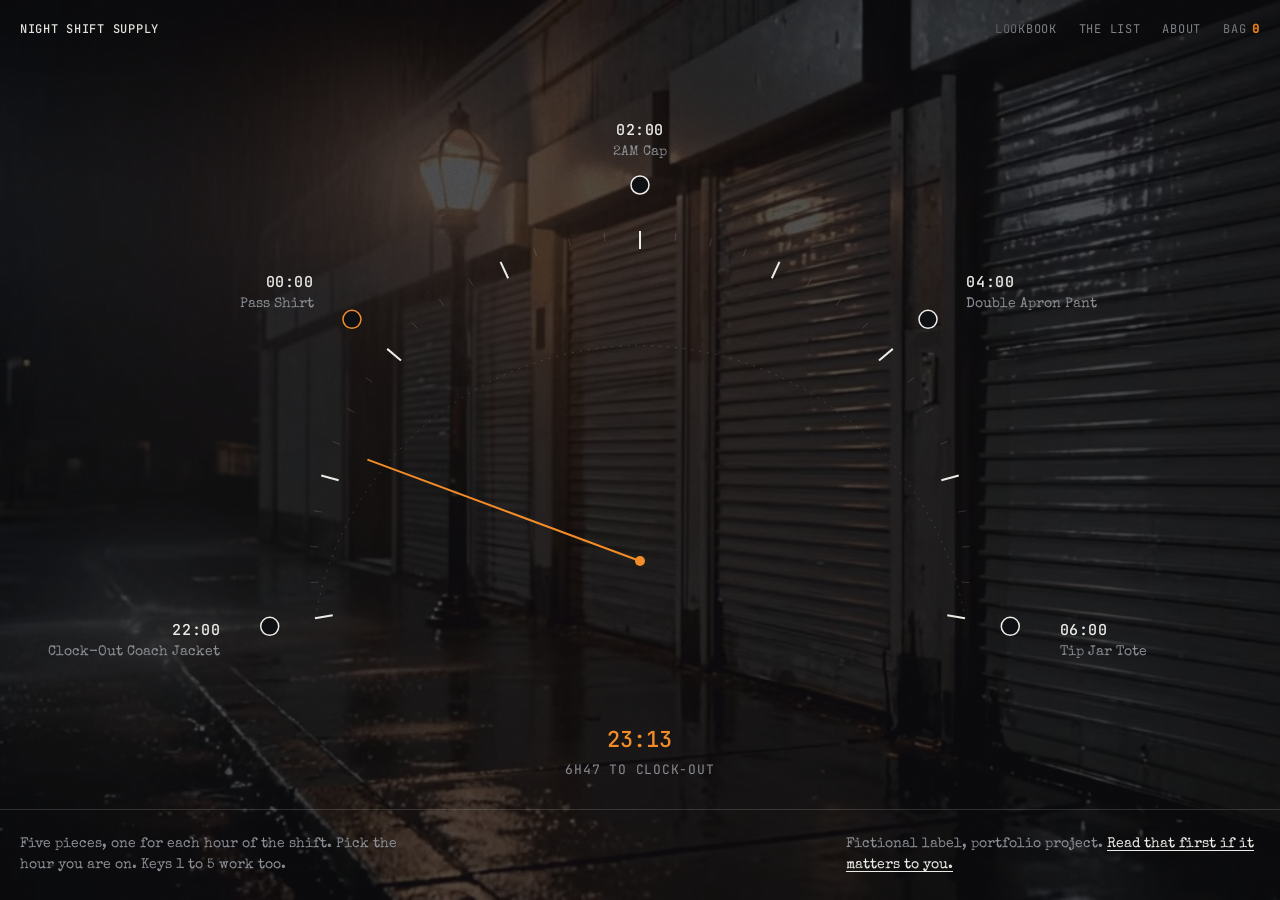
==== commit f15af268: "mobile: dial fits viewport, hour list under it" ====
--- a/index.html
+++ b/index.html
@@ -7,7 +7,7 @@
 <meta name="description" content="Workwear for the hours nobody else works. Five pieces, one for each hour of the shift. A fictional label built as a portfolio project by Angel Valle.">
 <meta name="theme-color" content="#0E0F12">
 <link rel="icon" href="data:image/svg+xml,%3Csvg xmlns='http://www.w3.org/2000/svg' viewBox='0 0 100 100'%3E%3Crect width='100' height='100' fill='%230E0F12'/%3E%3Ccircle cx='50' cy='50' r='34' fill='none' stroke='%23EDEDE8' stroke-width='6'/%3E%3Cpath d='M50 50V26M50 50l16 9' stroke='%23F28C28' stroke-width='7' stroke-linecap='round'/%3E%3C/svg%3E">
-<link rel="stylesheet" href="ns.css?v=3">
+<link rel="stylesheet" href="ns.css?v=4">
 </head>
 <body>
 <a class="skip" href="#dial">Skip to the clock</a>
--- a/ns.css
+++ b/ns.css
@@ -70,8 +70,8 @@
 .hours a .p{color:var(--sodium)}
 @media (max-width:640px){
   .home__foot{flex-direction:column;align-items:start}
-  .dial{padding:64px var(--s2) 0}
-  .dial svg{width:100vw}
+  .dial{padding:64px 0 0}
+  .dial svg{width:100%}
   .dial .stop text{display:none}
   .hours{display:block}
 }
